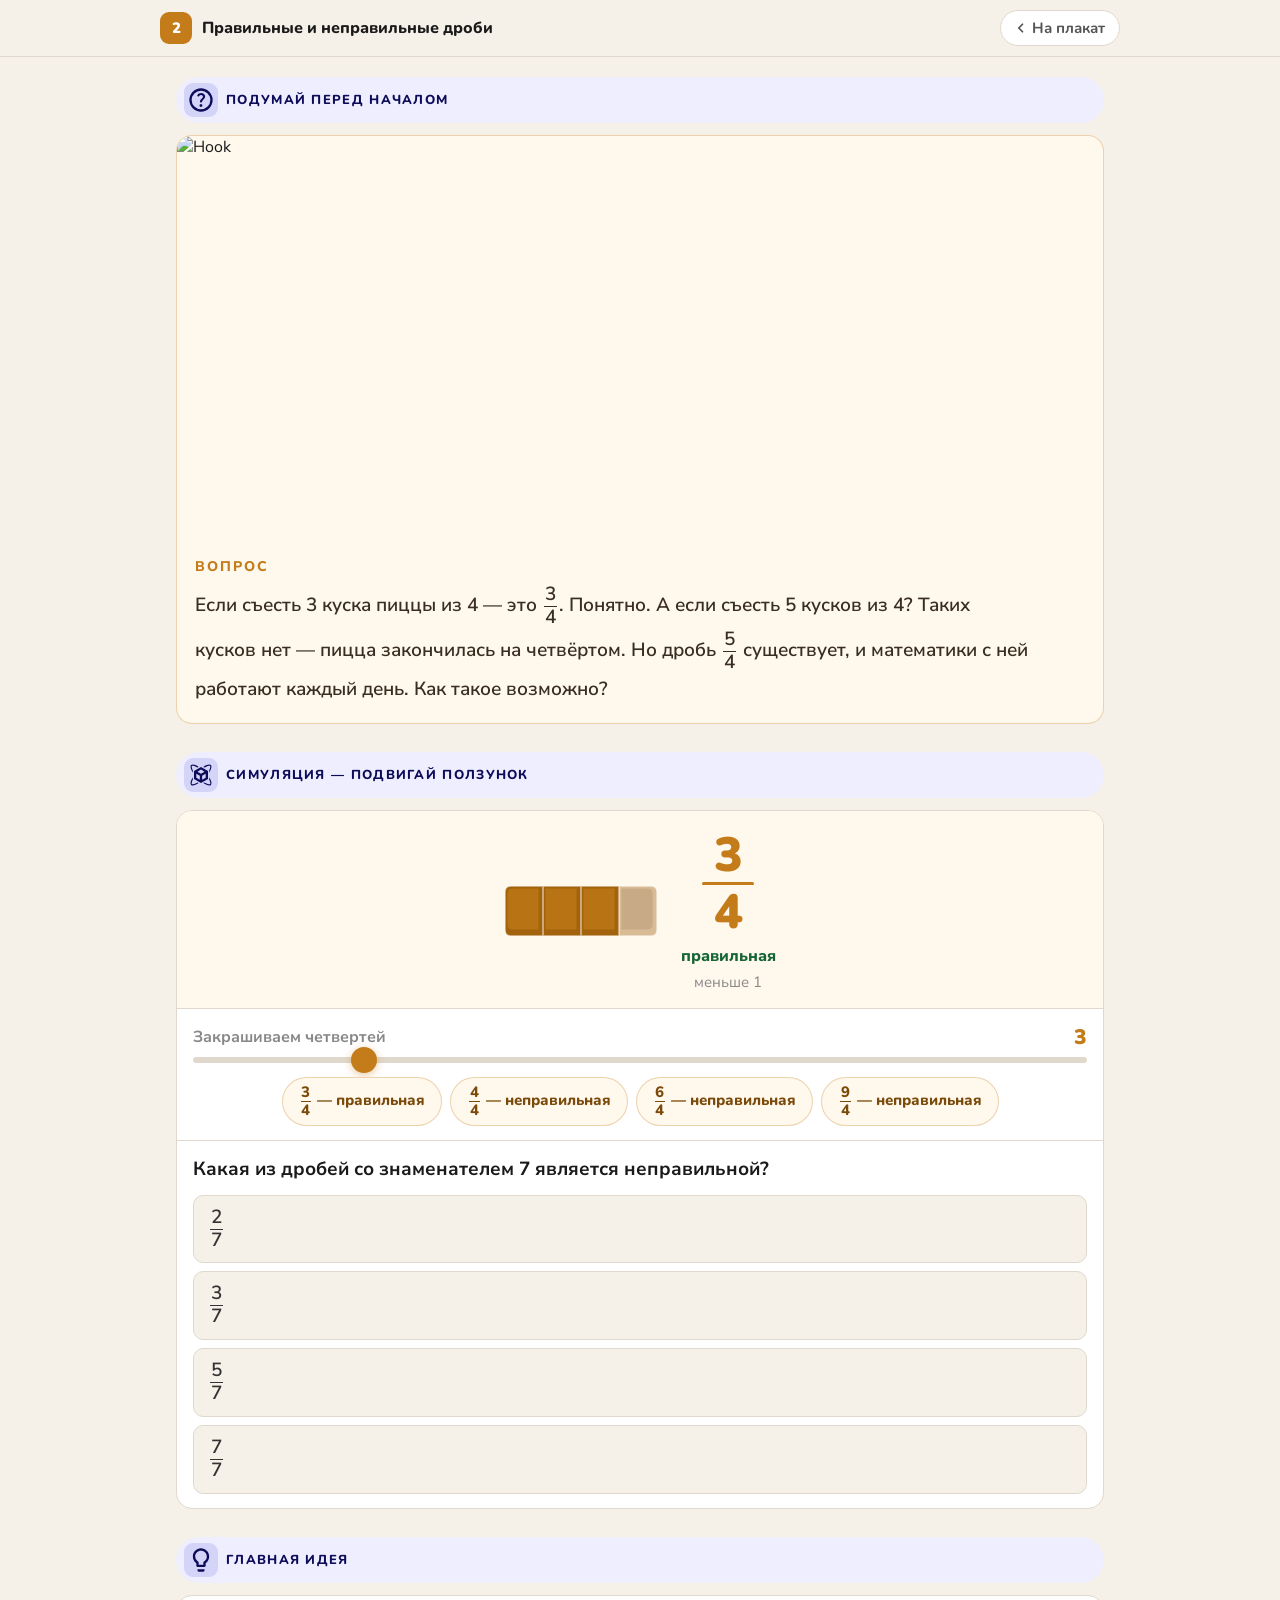
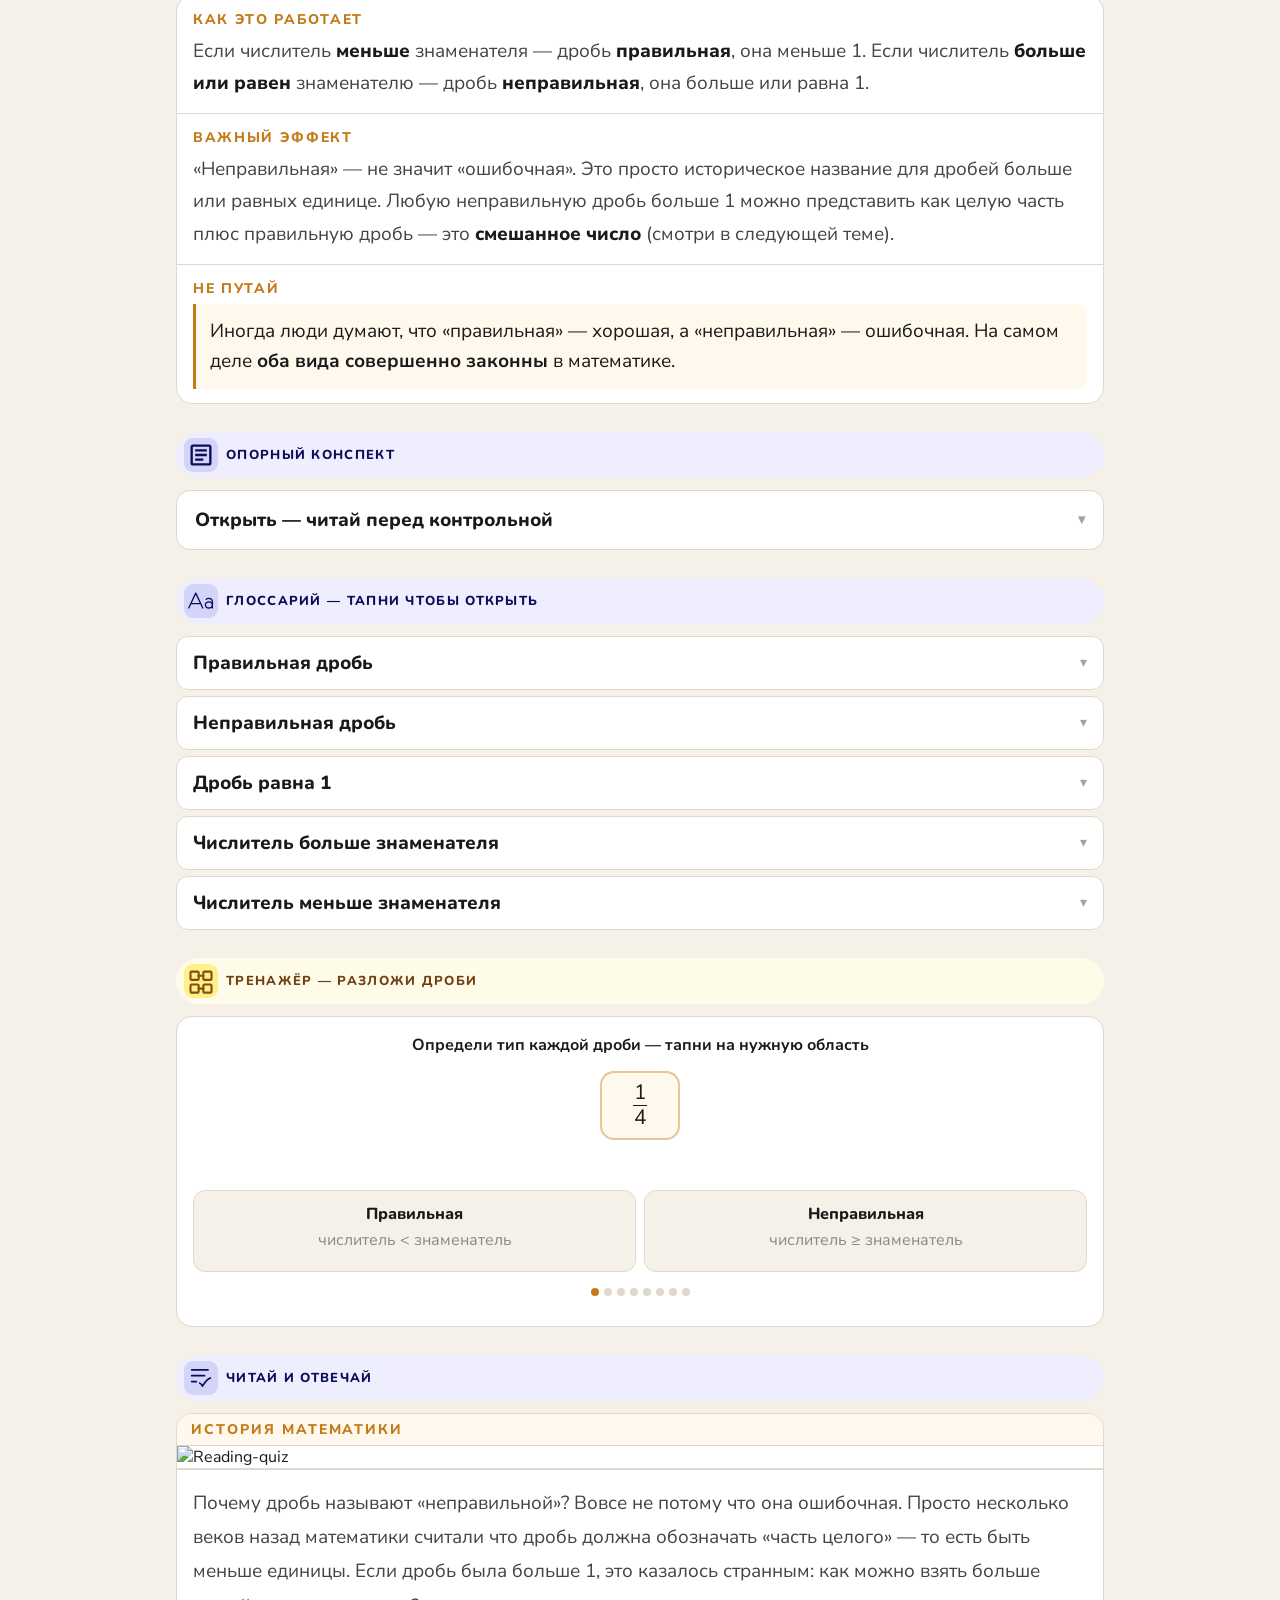
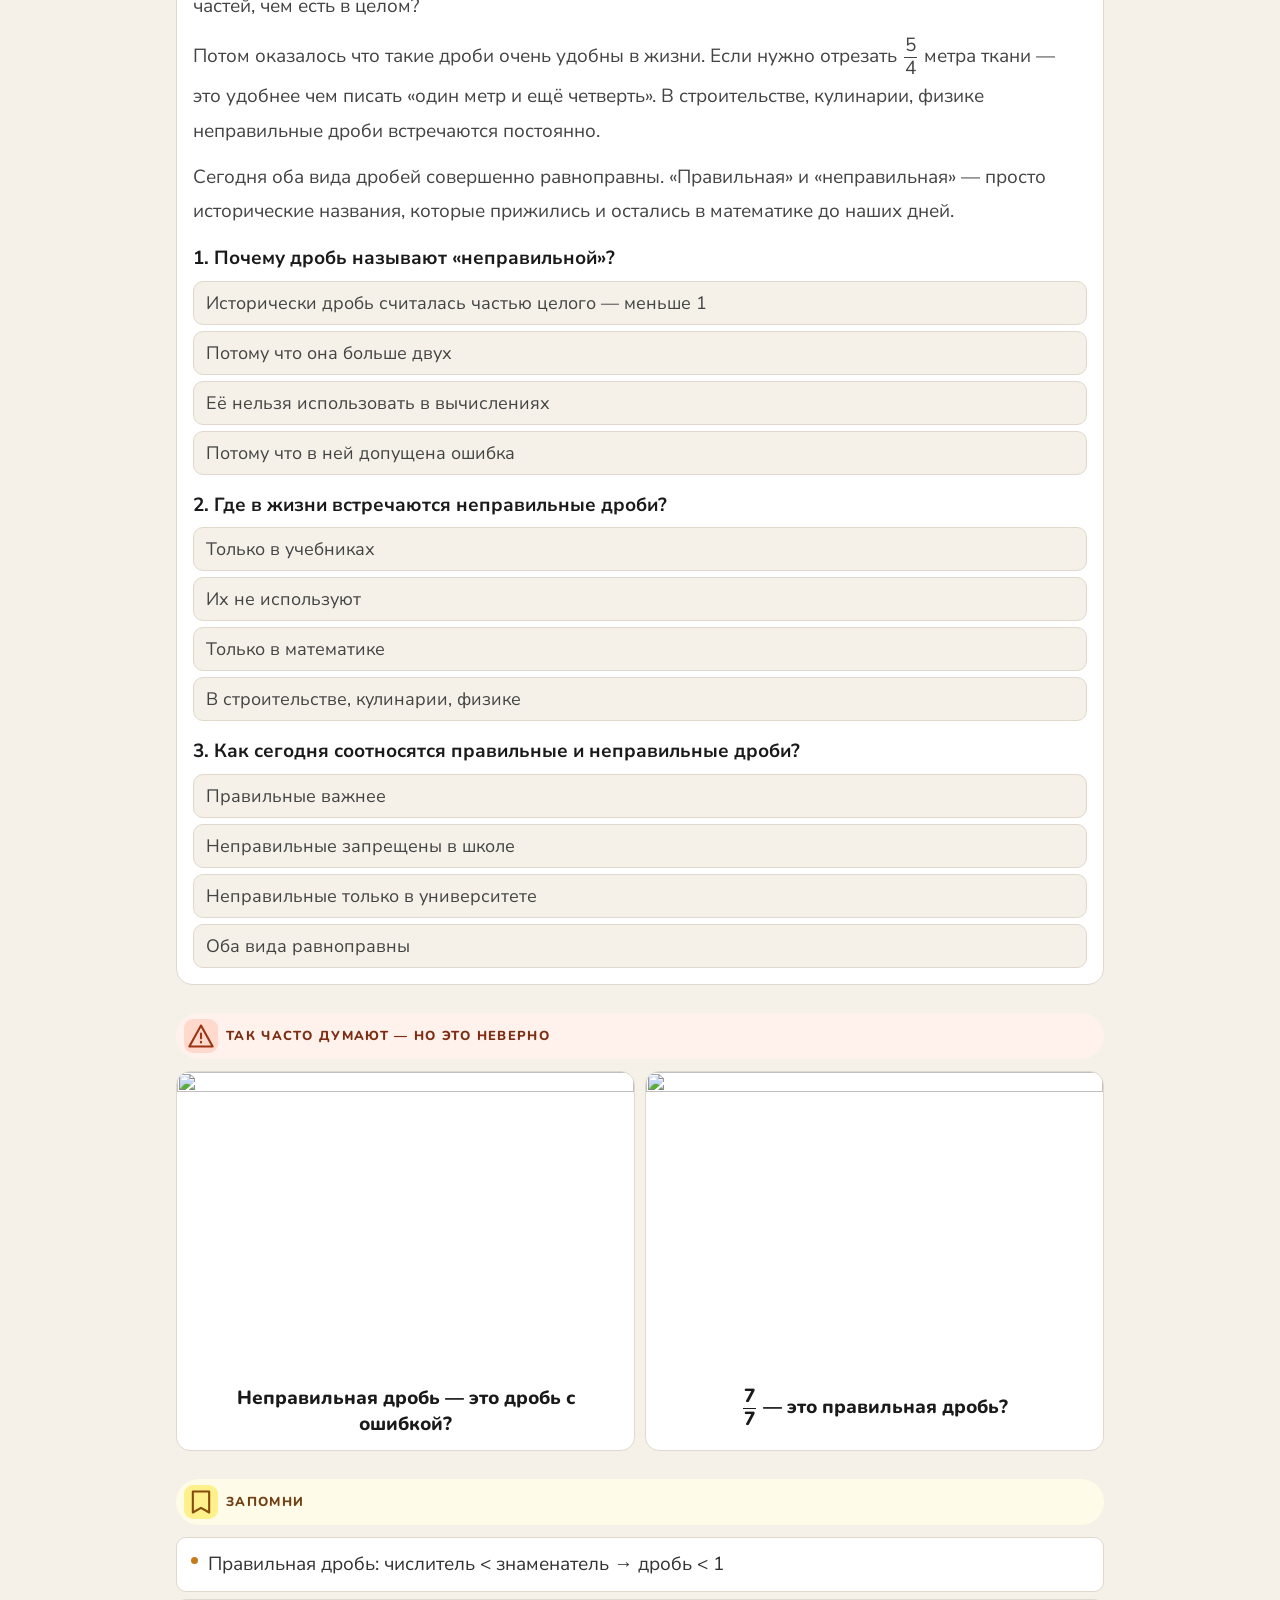
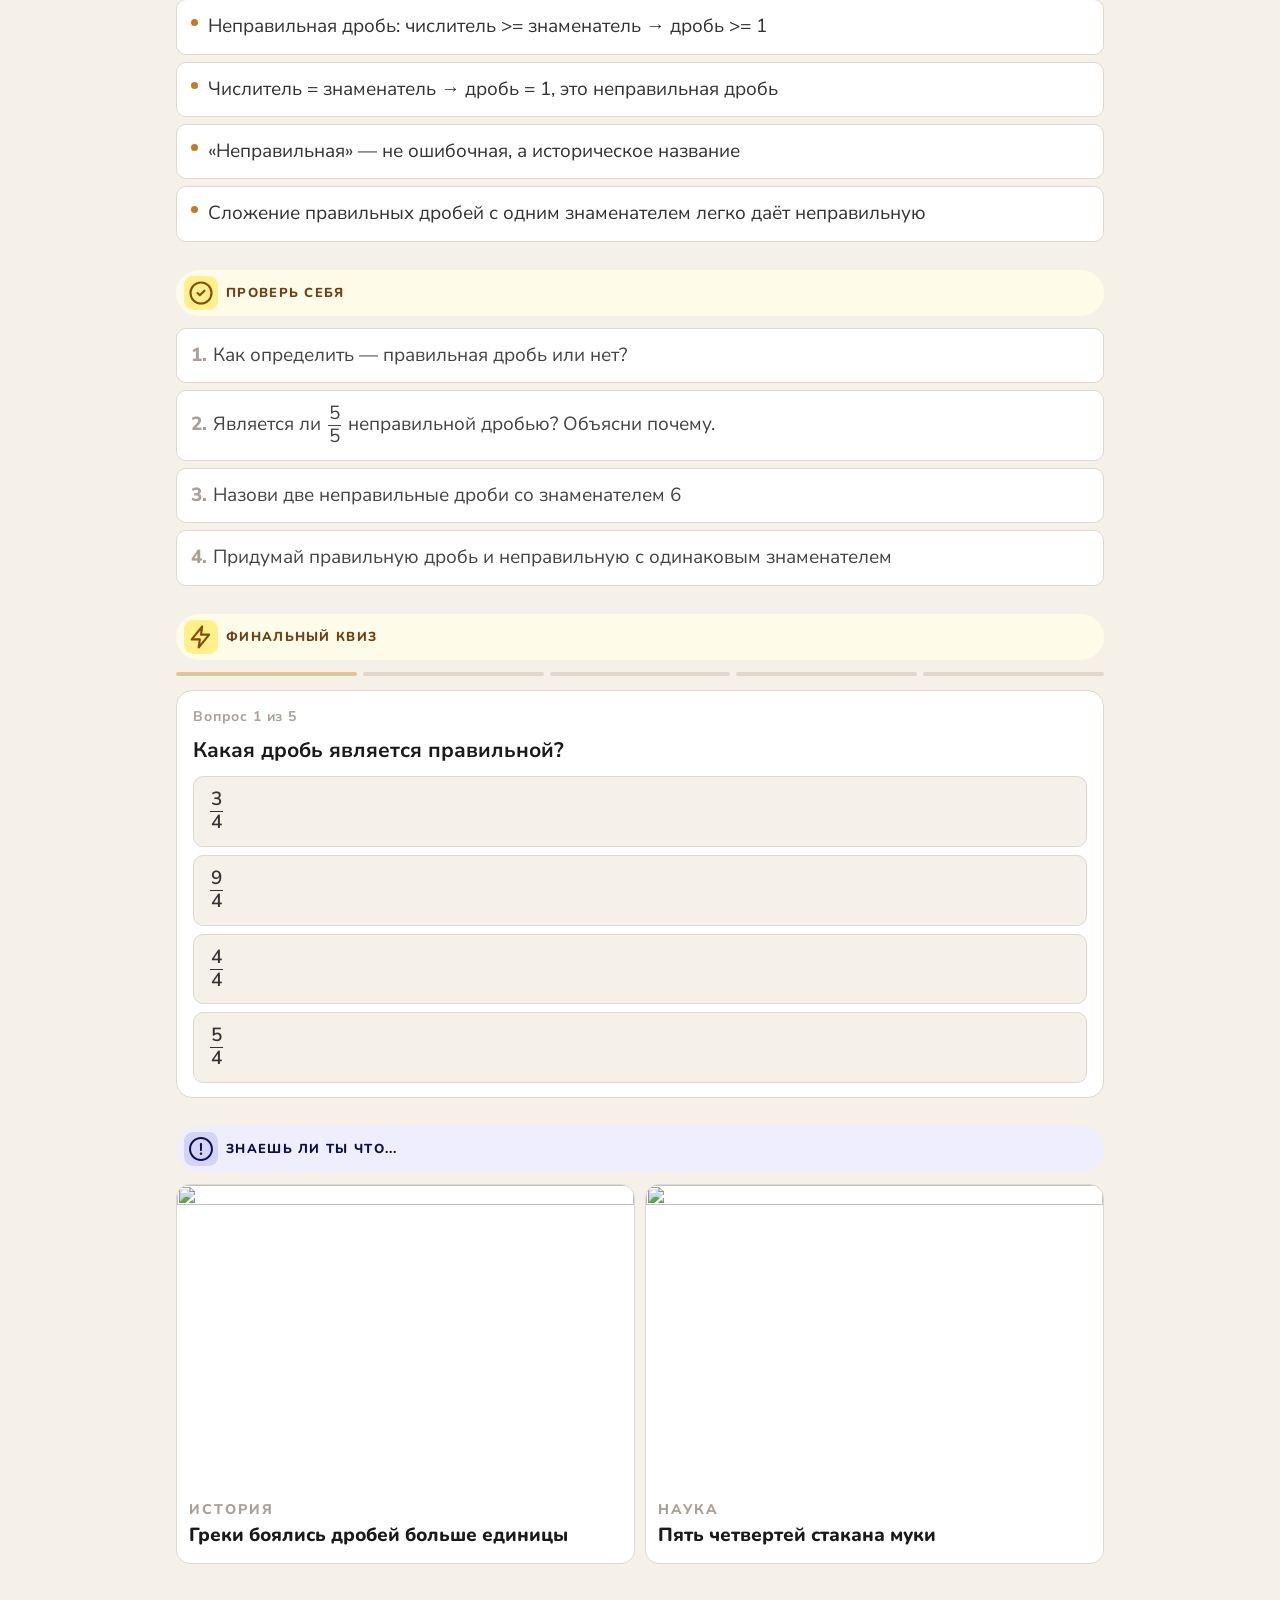
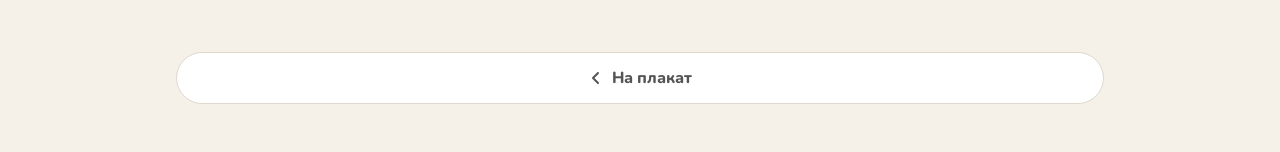
==== block5/node2.html @ dfeeb0be "update proj" ====
<!DOCTYPE html>
<html lang="ru">
<head>
  <meta charset="UTF-8">
  <meta name="viewport" content="width=device-width, initial-scale=1.0, maximum-scale=1.0">
  <title>Узел 2 · Правильные и неправильные дроби</title>
  <link rel="stylesheet" href="../shared.css">
  <style>
    /* Симуляция — плитки */
    .choc-wrap { display: flex; align-items: center; justify-content: center; gap: 24px; flex-wrap: wrap; }
    .tiles-row { display: flex; flex-direction: column; align-items: center; justify-content: center; padding: 4px 0; }
    @media (max-width: 599px) {
      .tile-svg { width: 30px !important; height: 38px !important; }
    }
    .frac-disp { display: flex; flex-direction: column; align-items: center; gap: 3px; min-width: 72px; }
    .frac-type { font-size: 15px; font-weight: 800; text-align: center; margin-top: 6px; min-height: 18px; }
    .frac-cmp  { font-size: 15px; color: #888; text-align: center; margin-top: 2px; }

    /* Sort-тренажёр */
    .sort-wrap { padding: 16px; }
    .sort-task { font-size: 16px; font-weight: 700; color: #1a1a1a; text-align: center; margin-bottom: 14px; line-height: 1.5; }
    .sort-card-wrap { display: flex; flex-direction: column; align-items: center; min-height: 90px; justify-content: center; margin-bottom: 16px; }
    .sort-card {
      display: inline-flex; flex-direction: column; align-items: center; justify-content: center;
      min-width: 80px; min-height: 64px; padding: 8px 20px;
      background: #FFF8ED; border: 2px solid rgba(196,124,26,0.4); border-radius: 14px;
      transition: background 0.2s, border-color 0.2s; cursor: default;
    }
    .sort-card .frac { font-size: 1.3em; }
    .sort-card.ok   { background: #ECFDF5; border-color: #22C55E; }
    .sort-card.err  { background: #FEF2F2; border-color: #F87171; }
    .sort-hint { margin-top: 10px; font-size: 16px; color: #991B1B; font-weight: 600; text-align: center; line-height: 1.5; min-height: 24px; }
    .sort-zones { display: grid; grid-template-columns: 1fr 1fr; gap: 8px; margin-bottom: 16px; }
    .sort-zone {
      background: #F5F0E8; border: 1.5px solid #E0D8CC; border-radius: 12px;
      padding: 12px 8px; text-align: center; cursor: pointer;
      transition: background 0.15s, transform 0.1s; -webkit-tap-highlight-color: transparent;
    }
    .sort-zone:active { transform: scale(0.96); background: #EDE6D8; }
    .sort-zone-label { font-family: var(--font-main); font-size: 16px; font-weight: 800; color: #1a1a1a; margin-bottom: 4px; }
    .sort-zone-sub { font-size: 16px; color: #888; line-height: 1.4; }
    .sort-zone-items { display: flex; flex-wrap: wrap; gap: 4px; justify-content: center; margin-top: 8px; min-height: 0; }
    .sort-prog { display: flex; gap: 5px; justify-content: center; margin-bottom: 14px; }
    .sort-dot { width: 8px; height: 8px; border-radius: 50%; background: #E0D8CC; transition: background 0.2s; }
    .sort-dot.ok  { background: #22C55E; }
    .sort-dot.err { background: #F87171; }
    .sort-dot.cur { background: #C47C1A; }
    .sort-finish { display: none; text-align: center; padding: 8px 0 4px; }
    .sort-finish-score { font-family: var(--font-main); font-size: 17px; font-weight: 800; color: #1a1a1a; margin-bottom: 10px; }
    .sort-again { background: #F5F0E8; border: 1.5px solid #E0D8CC; border-radius: 50px; padding: 8px 20px; font-family: var(--font-main); font-size: 16px; font-weight: 700; color: #888; cursor: pointer; }

    /* Масштабирование специфичного */
    @media (min-width: 600px) {
      .frac-type { font-size: clamp(14px, 1.7vw, 16px); }
      .frac-cmp  { font-size: clamp(13px, 1.6vw, 15px); }
    }
  </style>
</head>
<body>

<div class="topbar">
  <div class="topbar-inner">
    <div class="topbar-badge">2</div>
    <div class="topbar-title">Правильные и неправильные дроби</div>
    <a href="index.html" class="topbar-back">
      <svg width="12" height="12" viewBox="0 0 16 16" fill="none"><path d="M10 3L5 8L10 13" stroke="currentColor" stroke-width="2.2" stroke-linecap="round" stroke-linejoin="round"/></svg>
      На плакат
    </a>
  </div>
</div>

<div class="page">
<div class="col">

  <!-- 1. HOOK -->
  <div class="sec">
    <div class="sec-title"><div class="sec-pill sp-learn"><div class="sec-pill-icon"><svg width="28" height="28" viewBox="0 0 24 24" fill="#0D0C59"><path d="M11.95 18q.525 0 .888-.363t.362-.887t-.362-.888t-.888-.362t-.887.363t-.363.887t.363.888t.887.362m.05 4q-2.075 0-3.9-.788t-3.175-2.137T2.788 15.9T2 12t.788-3.9t2.137-3.175T8.1 2.788T12 2t3.9.788t3.175 2.137T21.213 8.1T22 12t-.788 3.9t-2.137 3.175t-3.175 2.138T12 22m0-2q3.35 0 5.675-2.325T20 12t-2.325-5.675T12 4T6.325 6.325T4 12t2.325 5.675T12 20m.1-12.3q.625 0 1.088.4t.462 1q0 .55-.337.975t-.763.8q-.575.5-1.012 1.1t-.438 1.35q0 .35.263.588t.612.237q.375 0 .638-.25t.337-.625q.1-.525.45-.937t.75-.788q.575-.55.988-1.2t.412-1.45q0-1.275-1.037-2.087T12.1 6q-.95 0-1.812.4T8.975 7.625q-.175.3-.112.638t.337.512q.35.2.725.125t.625-.425q.275-.375.688-.575t.862-.2"/></svg></div><span class="sec-pill-text">Подумай перед началом</span></div></div>
    <div class="hook-card">
      <img src="node2_img1.png" alt="Hook" style="width:100%;aspect-ratio:16/7;object-fit:cover;display:block;border-radius:12px 12px 0 0;">
      <div class="hook-text-wrap">
        <div class="hook-label">Вопрос</div>
        <div class="hook-text">Если съесть 3 куска пиццы из 4 — это <span class="frac"><span class="frac-n">3</span><span class="frac-bar"></span><span class="frac-d">4</span></span>. Понятно. А если съесть 5 кусков из 4? Таких кусков&nbsp;нет&nbsp;— пицца закончилась на четвёртом. Но дробь <span class="frac"><span class="frac-n">5</span><span class="frac-bar"></span><span class="frac-d">4</span></span> существует, и математики с ней работают каждый день. Как такое возможно?</div>
      </div>
    </div>
  </div>

  <!-- 2. СИМУЛЯЦИЯ -->
  <div class="sec">
    <div class="sec-title"><div class="sec-pill sp-learn"><div class="sec-pill-icon"><svg width="28" height="28" viewBox="0 0 512 512" fill="#0D0C59"><path fill-rule="evenodd" d="M421.935 90.066c2.286 2.287 5.356 7.973 4.013 21.398c-1.323 13.221-6.731 30.687-16.845 51.505a306 306 0 0 1-3.77 7.492v42.31c39.823-61.993 54.037-115.44 31.687-137.79c-22.529-22.528-76.652-7.907-139.277 32.646l20.879 12.054c10.535-6.46 20.717-12.073 30.411-16.783c20.817-10.114 38.283-15.522 51.504-16.845c13.425-1.343 19.112 1.727 21.398 4.013M405.333 341.54v-42.31c39.823 61.993 54.037 115.44 31.687 137.79c-22.536 22.536-76.689 7.897-139.341-32.687l20.877-12.053c10.559 6.477 20.763 12.104 30.477 16.823c20.817 10.114 38.283 15.522 51.505 16.845c13.424 1.343 19.111-1.727 21.397-4.013c2.287-2.287 5.357-7.973 4.013-21.398c-1.322-13.221-6.73-30.687-16.845-51.505a306 306 0 0 0-3.77-7.492m-211.888 50.74l20.876 12.053c-62.651 40.584-116.804 55.223-139.34 32.687c-22.35-22.35-8.136-75.795 31.686-137.788v42.31a309 309 0 0 0-3.769 7.49c-10.114 20.818-15.522 38.284-16.845 51.505c-1.343 13.425 1.727 19.111 4.013 21.398c2.287 2.286 7.973 5.356 21.398 4.013c13.221-1.323 30.687-6.731 51.505-16.845c9.713-4.719 19.917-10.346 30.476-16.823M74.981 74.981c-22.35 22.35-8.136 75.795 31.686 137.788v-42.311a308 308 0 0 1-3.769-7.489c-10.114-20.818-15.522-38.284-16.845-51.505c-1.343-13.425 1.727-19.111 4.013-21.398c2.287-2.286 7.973-5.356 21.398-4.013c13.221 1.323 30.687 6.73 51.505 16.845c9.693 4.709 19.874 10.322 30.41 16.782l20.878-12.054C151.633 67.074 97.51 52.453 74.981 74.981M256 108.16l128 73.901v147.801l-128 73.901l-128-73.901V182.06zm85.333 123.132v73.937l-64 36.95v-73.937zm-106.666 36.95v73.937l-64-36.95v-73.937zM256 231.291l-63.969-36.933L256 157.426l63.969 36.932z" clip-rule="evenodd"/></svg></div><span class="sec-pill-text">Симуляция — подвигай ползунок</span></div></div>
    <div class="card">
      <div class="sim-top">
        <div class="choc-wrap">
          <div id="tilesRow" class="tiles-row"></div>
          <div class="frac-disp">
            <div class="sim-n" id="fN">3</div>
            <div class="frac-l"></div>
            <div class="sim-d">4</div>
            <div class="frac-type" id="fType">правильная</div>
            <div class="frac-cmp" id="fCmp">меньше 1</div>
          </div>
        </div>
      </div>
      <div class="sliders">
        <div class="slider-row">
          <div class="slider-lbl">
            <span class="slider-lbl-t">Закрашиваем четвертей</span>
            <span class="slider-val" id="numV">3</span>
          </div>
          <input type="range" id="numS" min="1" max="12" value="3" step="1">
        </div>
      </div>
      <div class="presets">
        <button class="preset-btn" id="pBtn1" onclick="setNum(3)"></button>
        <button class="preset-btn" id="pBtn2" onclick="setNum(4)"></button>
        <button class="preset-btn" id="pBtn3" onclick="setNum(6)"></button>
        <button class="preset-btn" id="pBtn4" onclick="setNum(9)"></button>
      </div>
      <div class="check-wrap">
        <div class="check-q">Какая из дробей со знаменателем 7 является неправильной?</div>
        <div class="check-opts" id="checkOpts"></div>
        <div class="check-fb" id="checkFb"></div>
      </div>
    </div>
  </div>

  <!-- 3. ОБЪЯСНЕНИЕ -->
  <div class="sec">
    <div class="sec-title"><div class="sec-pill sp-learn"><div class="sec-pill-icon"><svg width="28" height="28" viewBox="0 0 24 24" fill="#0D0C59"><path d="M9 21c0 .55.45 1 1 1h4c.55 0 1-.45 1-1v-1H9zm3-19C8.14 2 5 5.14 5 9c0 2.38 1.19 4.47 3 5.74V17c0 .55.45 1 1 1h6c.55 0 1-.45 1-1v-2.26c1.81-1.27 3-3.36 3-5.74c0-3.86-3.14-7-7-7m2.85 11.1l-.85.6V16h-4v-2.3l-.85-.6A5 5 0 0 1 7 9c0-2.76 2.24-5 5-5s5 2.24 5 5c0 1.63-.8 3.16-2.15 4.1"/></svg></div><span class="sec-pill-text">Главная идея</span></div></div>
    <div class="card">
      <div class="expl-block">
        <div class="expl-lbl">Как это работает</div>
        <div class="expl-t">Если числитель <strong>меньше</strong> знаменателя — дробь <strong>правильная</strong>, она меньше 1. Если числитель <strong>больше или равен</strong> знаменателю — дробь <strong>неправильная</strong>, она больше или равна 1.</div>
      </div>
      <div class="expl-block">
        <div class="expl-lbl">Важный эффект</div>
        <div class="expl-t">«Неправильная» — не значит «ошибочная». Это просто историческое название для дробей больше или равных единице. Любую неправильную дробь больше 1 можно представить как целую часть плюс правильную дробь — это <strong>смешанное число</strong> (смотри в следующей теме).</div>
      </div>
      <div class="expl-block">
        <div class="expl-lbl">Не путай</div>
        <div class="expl-alert">Иногда люди думают, что «правильная» — хорошая, а «неправильная» — ошибочная. На самом деле <strong>оба вида совершенно законны</strong> в математике.</div>
      </div>
    </div>
  </div>

  <!-- 4. ОПОРНЫЙ КОНСПЕКТ -->
  <div class="sec">
    <div class="sec-title"><div class="sec-pill sp-learn"><div class="sec-pill-icon"><svg width="28" height="28" viewBox="0 0 24 24" fill="#0D0C59"><path d="M5 3c-1.11 0-2 .89-2 2v14c0 1.11.89 2 2 2h14c1.11 0 2-.89 2-2V5c0-1.11-.89-2-2-2zm0 2h14v14H5zm2 2v2h10V7zm0 4v2h10v-2zm0 4v2h7v-2z"/></svg></div><span class="sec-pill-text">Опорный конспект</span></div></div>
    <button class="cs-toggle" id="csToggle" onclick="toggleCS()">
      <span>Открыть — читай перед контрольной</span>
      <span class="cs-toggle-icon">&#9662;</span>
    </button>
    <div class="cs-body card" id="csBody">
      <div class="cs-block">
        <div class="cs-lbl">Что это</div>
        <div class="cs-text">Правильная дробь — числитель меньше знаменателя, дробь меньше 1. Неправильная — числитель больше или равен знаменателю, дробь больше или равна 1.</div>
      </div>
      <div class="cs-block">
        <div class="cs-lbl">Главные факты</div>
        <div class="cs-list">
          <div class="cs-item">Правильная дробь: числитель &lt; знаменатель → дробь &lt; 1. Пример: <span class="frac"><span class="frac-n">3</span><span class="frac-bar"></span><span class="frac-d">7</span></span></div>
          <div class="cs-item">Неправильная дробь: числитель &gt;= знаменатель → дробь &gt;= 1. Примеры: <span class="frac"><span class="frac-n">9</span><span class="frac-bar"></span><span class="frac-d">7</span></span>, <span class="frac"><span class="frac-n">7</span><span class="frac-bar"></span><span class="frac-d">7</span></span></div>
          <div class="cs-item">Числитель = знаменатель → дробь = 1, это тоже неправильная. Пример: <span class="frac"><span class="frac-n">7</span><span class="frac-bar"></span><span class="frac-d">7</span></span> = 1</div>
          <div class="cs-item">«Неправильная» — историческое название, не значит «ошибочная»</div>
          <div class="cs-item"><span class="frac"><span class="frac-n">3</span><span class="frac-bar"></span><span class="frac-d">5</span></span> + <span class="frac"><span class="frac-n">4</span><span class="frac-bar"></span><span class="frac-d">5</span></span> = <span class="frac"><span class="frac-n">7</span><span class="frac-bar"></span><span class="frac-d">5</span></span> — сложение правильных дробей легко даёт неправильную</div>
        </div>
      </div>
      <div class="cs-block">
        <div class="cs-lbl">Не путать</div>
        <div class="cs-confusion">
          <div class="cs-conf-row">
            <div class="cs-conf-wrong">«Неправильная» = ошибочная — неверно</div>
            <div class="cs-conf-right">«Неправильная» = больше или равна 1. Оба вида равноправны.</div>
          </div>
          <div class="cs-conf-row">
            <div class="cs-conf-wrong">«Неправильная» — только когда числитель строго больше знаменателя — неверно</div>
            <div class="cs-conf-right"><span class="frac"><span class="frac-n">7</span><span class="frac-bar"></span><span class="frac-d">7</span></span> тоже неправильная: числитель равен знаменателю, дробь = 1. Неправильная — когда числитель ≥ знаменатель.</div>
          </div>
        </div>
      </div>
      <div class="cs-block">
        <div class="cs-lbl">Приём для запоминания</div>
        <div class="cs-hint">Правильная — числитель не вышел за знаменатель (3 &lt; 7). Неправильная — числитель вышел наружу (9 &gt; 7).</div>
      </div>
    </div>
  </div>

  <!-- 5. ГЛОССАРИЙ -->
  <div class="sec">
    <div class="sec-title"><div class="sec-pill sp-learn"><div class="sec-pill-icon"><svg width="28" height="28" viewBox="0 0 256 256" fill="#0D0C59"><path d="M85.43 53.45a6 6 0 0 0-10.86 0l-64 136a6 6 0 1 0 10.86 5.11L38.63 158h82.74l17.2 36.55a6 6 0 1 0 10.86-5.11ZM44.28 146L80 70.09L115.72 146ZM200 98c-12.21 0-21.71 3.28-28.23 9.74a6 6 0 0 0 8.46 8.52c4.18-4.15 10.84-6.26 19.77-6.26c14.34 0 26 9.87 26 22v7.24a40.36 40.36 0 0 0-26-9.24c-20.95 0-38 15.25-38 34s17.05 34 38 34a40.36 40.36 0 0 0 26-9.24V192a6 6 0 0 0 12 0v-60c0-18.75-17-34-38-34m0 88c-14.34 0-26-9.87-26-22s11.66-22 26-22s26 9.87 26 22s-11.66 22-26 22"/></svg></div><span class="sec-pill-text">Глоссарий — тапни чтобы открыть</span></div></div>
    <div class="gloss-list" id="glossList"></div>
  </div>

  <!-- 6. ТРЕНАЖЁР -->
  <div class="sec">
    <div class="sec-title"><div class="sec-pill sp-train"><div class="sec-pill-icon"><svg width="28" height="28" viewBox="0 0 24 24" fill="none" stroke="#854D0E" stroke-width="1.8" stroke-linecap="round" stroke-linejoin="round"><rect x="3" y="4" width="7" height="7" rx="1"/><rect x="14" y="4" width="7" height="7" rx="1"/><rect x="3" y="15" width="7" height="7" rx="1"/><rect x="14" y="15" width="7" height="7" rx="1"/><path d="M10 7.5h4M10 18.5h4"/></svg></div><span class="sec-pill-text">Тренажёр — разложи дроби</span></div></div>
    <div class="card sort-wrap">
      <div class="sort-task">Определи тип каждой дроби — тапни на нужную область</div>
      <div class="sort-card-wrap">
        <div class="sort-card" id="sortCard"></div>
        <div class="sort-hint" id="sortHint"></div>
      </div>
      <div class="sort-zones">
        <div class="sort-zone" id="sz0" onclick="sortTap(0)">
          <div class="sort-zone-label">Правильная</div>
          <div class="sort-zone-sub">числитель &lt; знаменатель</div>
          <div class="sort-zone-items" id="sz0items"></div>
        </div>
        <div class="sort-zone" id="sz1" onclick="sortTap(1)">
          <div class="sort-zone-label">Неправильная</div>
          <div class="sort-zone-sub">числитель ≥ знаменатель</div>
          <div class="sort-zone-items" id="sz1items"></div>
        </div>
      </div>
      <div class="sort-prog" id="sortProg"></div>
      <div class="sort-finish" id="sortFinish">
        <div class="sort-finish-score" id="sortScore"></div>
        <button class="sort-again" onclick="initSort()">Ещё раз</button>
      </div>
    </div>
  </div>

  <!-- 7. ЧТЕНИЕ -->
  <div class="sec">
    <div class="sec-title"><div class="sec-pill sp-learn"><div class="sec-pill-icon"><svg width="28" height="28" viewBox="0 0 24 24" fill="none" stroke="#0D0C59" stroke-linecap="round" stroke-width="1.5"><path stroke-linejoin="round" d="M11 16.5s1.5.5 2.25 2.5c0 0 3.573-5.833 6.75-7"/><path d="M4 5h14M4 10h11M4 15h4"/></svg></div><span class="sec-pill-text">Читай и отвечай</span></div></div>
    <div class="card">
      <div class="read-tag">История математики</div>
      <img src="node2_img2.png" alt="Reading-quiz" style="width:100%;height:auto;display:block;border-radius:0;border-bottom:2px solid #E0D8CC;">
      <div class="read-text">
        <p>Почему дробь называют «неправильной»? Вовсе не потому что она ошибочная. Просто несколько веков назад математики считали что дробь должна обозначать «часть целого» — то есть быть меньше единицы. Если дробь была больше 1, это казалось странным: как можно взять больше частей, чем есть в целом?</p>
        <p>Потом оказалось что такие дроби очень удобны в жизни. Если нужно отрезать <span class="frac"><span class="frac-n">5</span><span class="frac-bar"></span><span class="frac-d">4</span></span> метра ткани — это удобнее чем писать «один метр и ещё четверть». В строительстве, кулинарии, физике неправильные дроби встречаются постоянно.</p>
        <p>Сегодня оба вида дробей совершенно равноправны. «Правильная» и «неправильная» — просто исторические названия, которые прижились и остались в математике до наших дней.</p>
      </div>
      <div class="read-qs" id="readQs"></div>
    </div>
  </div>

  <!-- 8. MISCONCEPTIONS -->
  <div class="sec">
    <div class="sec-title"><div class="sec-pill sp-err"><div class="sec-pill-icon"><svg width="28" height="28" viewBox="0 0 24 24" fill="none" stroke="#9A3412" stroke-width="1.8" stroke-linecap="round" stroke-linejoin="round"><path d="M12 3L2 21h20L12 3z"/><path d="M12 10v4M12 17v.5"/></svg></div><span class="sec-pill-text">Так часто думают — но это неверно</span></div></div>
    <div class="misc-grid" id="miscGrid"></div>
    <div class="misc-panel" id="miscPanel"></div>
  </div>

  <!-- 9. ЗАПОМНИ -->
  <div class="sec">
    <div class="sec-title"><div class="sec-pill sp-train"><div class="sec-pill-icon"><svg width="28" height="28" viewBox="0 0 24 24" fill="none" stroke="#854D0E" stroke-width="1.8" stroke-linecap="round" stroke-linejoin="round"><path d="M5 3v18l7-4 7 4V3H5z"/></svg></div><span class="sec-pill-text">Запомни</span></div></div>
    <div class="remember-list" id="rememberList"></div>
  </div>

  <!-- 10. ПРОВЕРЬ СЕБЯ -->
  <div class="sec">
    <div class="sec-title"><div class="sec-pill sp-train"><div class="sec-pill-icon"><svg width="28" height="28" viewBox="0 0 24 24" fill="none" stroke="#854D0E" stroke-width="1.8" stroke-linecap="round" stroke-linejoin="round"><circle cx="12" cy="12" r="9"/><path d="M9 12l2 2 4-4"/></svg></div><span class="sec-pill-text">Проверь себя</span></div></div>
    <div class="selfcheck-list" id="selfcheckList"></div>
  </div>

  <!-- 11. ФИНАЛЬНЫЙ КВИЗ -->
  <div class="sec">
    <div class="sec-title"><div class="sec-pill sp-train"><div class="sec-pill-icon"><svg width="28" height="28" viewBox="0 0 24 24" fill="none" stroke="#854D0E" stroke-width="1.8" stroke-linecap="round" stroke-linejoin="round"><path d="M13 3L4 14h7l-1 7 9-11h-7l1-7z"/></svg></div><span class="sec-pill-text">Финальный квиз</span></div></div>
    <div class="quiz-prog" id="qProg"></div>
    <div class="card" id="qCard"></div>
  </div>

  <!-- 12. DYK -->
  <div class="sec">
    <div class="sec-title"><div class="sec-pill sp-learn"><div class="sec-pill-icon"><svg width="28" height="28" viewBox="0 0 56 56" fill="#0D0C59"><path d="M28 51.906c13.055 0 23.906-10.828 23.906-23.906c0-13.055-10.875-23.906-23.93-23.906C14.899 4.094 4.095 14.945 4.095 28c0 13.078 10.828 23.906 23.906 23.906m0-3.984C16.937 47.922 8.1 39.062 8.1 28c0-11.04 8.813-19.922 19.876-19.922c11.039 0 19.921 8.883 19.945 19.922c.023 11.063-8.883 19.922-19.922 19.922m-.023-15.68c1.124 0 1.757-.633 1.78-1.851l.352-12.375c.024-1.196-.914-2.086-2.156-2.086c-1.266 0-2.156.867-2.133 2.062l.305 12.399c.023 1.195.68 1.851 1.852 1.851m0 7.617c1.335 0 2.53-1.078 2.53-2.437c0-1.383-1.171-2.438-2.53-2.438c-1.383 0-2.532 1.078-2.532 2.438c0 1.336 1.172 2.437 2.532 2.437"/></svg></div><span class="sec-pill-text">Знаешь ли ты что...</span></div></div>
    <div class="dyk-grid" id="dykGrid"></div>
    <div class="dyk-panel" id="dykPanel"></div>
  </div>

</div>
</div>

<div class="bottom-back">
  <a href="index.html" class="back-to-poster">
    <svg width="16" height="16" viewBox="0 0 16 16" fill="none"><path d="M10 3L5 8L10 13" stroke="currentColor" stroke-width="2" stroke-linecap="round" stroke-linejoin="round"/></svg>
    На плакат
  </a>
</div>

<div class="finish-ov" id="finOv">
  <div class="finish-card">
    <div class="finish-icon">&#10003;</div>
    <div class="finish-title">Тема пройдена!</div>
    <div class="finish-score">Квиз: <strong id="finScore">5 из 5</strong></div>
    <div class="finish-btns">
      <a href="index.html" class="finish-btn finish-btn-sec">На плакат</a>
      <button class="finish-btn finish-btn-pri" onclick="finStay()">Остаться в теме</button>
    </div>
  </div>
</div>

<script src="../shared.js"></script>
<script>

var GLOSSARY = [
  {term:'Правильная дробь',  def:'Дробь, у которой числитель меньше знаменателя. Такая дробь меньше 1. Пример: <em>' + fr(3,7) + '</em>, <em>' + fr(1,2) + '</em>, <em>' + fr(5,8) + '</em>.'},
  {term:'Неправильная дробь',def:'Дробь, у которой числитель больше знаменателя или равен ему. Такая дробь больше 1 или равна 1. Примеры: <em>' + fr(7,3) + '</em>, <em>' + fr(8,5) + '</em>, <em>' + fr(4,4) + '</em> (= 1).'},
  {term:'Дробь равна 1',    def:'Когда числитель равен знаменателю, дробь равна 1 — это неправильная дробь.<br>Например: <em>' + fr(4,4) + '</em> = 1, <em>' + fr(7,7) + '</em> = 1.'},
  {term:'Числитель больше знаменателя', def:'Признак неправильной дроби. Если числитель &gt; знаменатель — дробь &gt; 1. Пример: <em>' + fr(9,7) + '</em>.'},
  {term:'Числитель меньше знаменателя', def:'Признак правильной дроби. Если числитель &lt; знаменатель — дробь &lt; 1. Пример: <em>' + fr(3,7) + '</em>.'}
];

/* 0=правильная, 1=неправильная (включая равна 1) */
var SORT_QS = [
  { frac: fr(3,8),  cat: 0, hint: 'Числитель 3, знаменатель 8. Сравни их.' },
  { frac: fr(7,3),  cat: 1, hint: 'Числитель 7, знаменатель 3. Сравни их.' },
  { frac: fr(2,5),  cat: 0, hint: 'Числитель 2, знаменатель 5. Сравни их.' },
  { frac: fr(5,5),  cat: 1, hint: 'Числитель 5, знаменатель 5. Сравни их.' },
  { frac: fr(1,4),  cat: 0, hint: 'Числитель 1, знаменатель 4. Сравни их.' },
  { frac: fr(9,4),  cat: 1, hint: 'Числитель 9, знаменатель 4. Сравни их.' },
  { frac: fr(5,9),  cat: 0, hint: 'Числитель 5, знаменатель 9. Сравни их.' },
  { frac: fr(5,2),  cat: 1, hint: 'Числитель 5, знаменатель 2. Сравни их.' }
];

var READ_QS = [
  {q:'Почему дробь называют «неправильной»?',
   opts:['Потому что в ней допущена ошибка','Исторически дробь считалась частью целого — меньше 1','Её нельзя использовать в вычислениях','Потому что она больше двух'], c:1},
  {q:'Где в жизни встречаются неправильные дроби?',
   opts:['Только в математике','В строительстве, кулинарии, физике','Только в учебниках','Их не используют'], c:1},
  {q:'Как сегодня соотносятся правильные и неправильные дроби?',
   opts:['Правильные важнее','Неправильные запрещены в школе','Оба вида равноправны','Неправильные только в университете'], c:2}
];

var MISCONCEPTIONS = [
  {
    imgId: 'node2_img3',
    imgRatio: '3/2',
    hasImg: true,
    imgDesc: 'Школьник зачёркивает дробь 7/3 красным маркером с недовольным лицом. Рядом учитель спокойно пишет ту же дробь на доске.',
    label: 'Неправильная дробь — это дробь с ошибкой?',
    wrong: '"Неправильная дробь — это дробь с ошибкой, её нельзя писать"',
    whyWrong: 'Слово «неправильная» звучит как запрет. Ребёнок слышит оценку, а не математический термин.',
    correct: '«Неправильная» — это просто историческое название для дробей больше 1. Математически она абсолютно законна.' + fri(7,3) + 'или' + fri(9,4) + '— нормальные числа, с ними складывают, умножают, делят.',
    hint: 'Неправильная — не ошибочная, а просто больше единицы.'
  },
  {
    imgId: 'node2_img4',
    imgRatio: '3/2',
    hasImg: true,
    imgDesc: 'Весы: на одной чаше дробь 7/7, на другой — число 1. Чаши на одном уровне — равенство. Рядом дробь 9/7 — чаша перевешивает.',
    label: fri(7,7) + '— это правильная дробь?',
    wrong: '"' + fr(7,7) + ' = 1, значит это правильная дробь"',
    whyWrong: 'Ребёнок думает что правильная дробь — это «нормальная» дробь, а раз 7/7 = 1, то она «нормальная».',
    correct: fr(7,7) + ' — неправильная дробь: числитель равен знаменателю, значит дробь больше или равна 1. Правильная дробь — строго меньше 1, то есть числитель строго меньше знаменателя.',
    hint: 'Правильная — строго меньше 1. Всё остальное — неправильная.'
  }
];

var REMEMBER = [
  'Правильная дробь: числитель &lt; знаменатель → дробь &lt; 1',
  'Неправильная дробь: числитель &gt;= знаменатель → дробь &gt;= 1',
  'Числитель = знаменатель → дробь = 1, это неправильная дробь',
  '«Неправильная» — не ошибочная, а историческое название',
  'Сложение правильных дробей с одним знаменателем легко даёт неправильную'
];

var SELFCHECK = [
  'Как определить — правильная дробь или нет?',
  'Является ли' + fri(5,5) + 'неправильной дробью? Объясни почему.',
  'Назови две неправильные дроби со знаменателем 6',
  'Придумай правильную дробь и неправильную с одинаковым знаменателем'
];

var QUIZ_QS = [
  {q:'Какая дробь является правильной?',
   opts:[fr(9,4),fr(4,4),fr(3,4),fr(5,4)], c:2,
   explain:'У ' + fr(3,4) + ' числитель 3 меньше знаменателя 4 — дробь меньше 1, правильная. У остальных числитель ≥ знаменателя.'},
  {q:'Числитель равен 7, знаменатель равен 5. Какая это дробь?',
   opts:['Правильная','Равна нулю','Неправильная','Равна единице'], c:2,
   explain:'7 > 5, значит дробь больше 1 — неправильная.'},
  {q:'При каком значении числителя дробь ?/6 станет неправильной?',
   opts:['3','5','6','2'], c:2,
   explain:'Дробь неправильная когда числитель ≥ знаменателя. При числителе 6:' + fri(6,6) + '= 1 — это уже неправильная.'},
  {q:'Дробь ' + fr(2,9) + ' — это...',
   opts:['Больше 1','Равна 1','Меньше 1','Равна 2'], c:2,
   explain:'2 < 9, значит дробь правильная — меньше единицы.'},
  {q:'Какая из дробей является правильной?',
   opts:[fr(6,6), fr(7,4), fr(3,8), fr(9,2)], c:2,
   explain:fr(3,8) + ' — правильная: числитель 3 строго меньше знаменателя 8. Остальные неправильные: у ' + fr(6,6) + ' числитель = знаменатель, у ' + fr(7,4) + ' и ' + fr(9,2) + ' числитель больше.'}
];

var DYK = [
  {
    tag:'История',
    title:'Греки боялись дробей больше единицы',
    teaser:'Древние греки считали такие дроби математически подозрительными.',
    imgId:'node2_img5',
    hasImg: true,
    imgDesc:'Древнегреческий математик со свитком, рядом запись дроби больше 1 со знаком вопроса. На заднем плане — колонны Парфенона.',
    text:'<p>Древние греки почти не использовали неправильные дроби — они считали что дробь должна быть частью целого, то есть меньше 1. Поэтому в их математике было много ограничений.</p><p>Индийские математики первыми спокойно работали с дробями больше единицы — и это сильно упростило вычисления. Запрет на неправильные дроби задержал развитие греческой алгебры на несколько веков.</p>'
  },
  {
    tag:'Наука',
    title:'Пять четвертей стакана муки',
    teaser:'В кулинарных рецептах неправильные дроби встречаются каждый день.',
    imgId:'node2_img6',
    hasImg: true,
    imgDesc:'Кухонный стол: мерный стакан, пакет муки, раскрытая кулинарная книга. На странице видна запись дроби в рецепте.',
    text:'<p>В физике и технике неправильные дроби встречаются постоянно. КПД двигателя — дробь меньше 1, но промежуточные вычисления дают неправильные дроби.</p><p>В кулинарных рецептах: «возьмите' + fri(5,4) + 'стакана муки» — это удобнее чем говорить «один стакан и ещё четверть». Строители пишут «' + fr(7,4) + ' метра доски» и сразу понимают о чём речь.</p>'
  }
];

/* ── Симуляция ── */

function makeTileSVG(filled, isFirst, isLast, isBorder) {
  var bg    = filled ? '#a3630c' : '#D9BC96';
  var shine = filled ? '#cc841c' : '#B89A78';
  var w = 38; var h = 50; var r = 6;
  var path = '';
  if (isFirst && isLast) {
    path = 'M' + r + ',0 H' + (w-r) + ' Q' + w + ',0 ' + w + ',' + r + ' V' + (h-r) + ' Q' + w + ',' + h + ' ' + (w-r) + ',' + h + ' H' + r + ' Q0,' + h + ' 0,' + (h-r) + ' V' + r + ' Q0,0 ' + r + ',0 Z';
  } else if (isFirst) {
    path = 'M' + r + ',0 H' + w + ' V' + h + ' H' + r + ' Q0,' + h + ' 0,' + (h-r) + ' V' + r + ' Q0,0 ' + r + ',0 Z';
  } else if (isLast) {
    path = 'M0,0 H' + (w-r) + ' Q' + w + ',0 ' + w + ',' + r + ' V' + (h-r) + ' Q' + w + ',' + h + ' ' + (w-r) + ',' + h + ' H0 Z';
  } else {
    path = 'M0,0 H' + w + ' V' + h + ' H0 Z';
  }
  var borderLine = isBorder ? '<line x1="' + w + '" y1="0" x2="' + w + '" y2="' + h + '" stroke="#FFF" stroke-width="2.5" stroke-dasharray="4 3"/>' : '';
  return '<svg class="tile-svg" width="38" height="50" viewBox="0 0 38 50" xmlns="http://www.w3.org/2000/svg">'
    + '<path d="' + path + '" fill="' + bg + '" stroke="rgba(255,255,255,0.6)" stroke-width="1.5"/>'
    + '<path d="' + path + '" fill="' + shine + '" opacity="0.5" transform="scale(0.82) translate(3,3)"/>'
    + borderLine
    + '</svg>';
}

var DEN = 4;

function buildTiles(num) {
  var g = document.getElementById('tilesRow');
  g.innerHTML = '';
  var total  = Math.max(num, DEN);
  var groups = Math.ceil(total / DEN);

  /* Первая строка: группы 1 и 2, вторая строка: группа 3+ */
  var row1 = document.createElement('div');
  row1.style.cssText = 'display:flex;align-items:stretch;gap:8px;justify-content:center;';
  var row2 = document.createElement('div');
  row2.style.cssText = 'display:flex;align-items:stretch;justify-content:center;margin-top:8px;';

  for (var gIdx = 0; gIdx < groups; gIdx++) {
    var grp = document.createElement('div');
    grp.style.cssText = 'display:inline-flex;flex-shrink:0;';
    for (var ti = 0; ti < DEN; ti++) {
      var i = gIdx * DEN + ti;
      var cl = document.createElement('div');
      cl.style.cssText = 'display:inline-flex;flex-shrink:0;';
      var filled  = (i < num);
      var isFirst = (ti === 0);
      var isLast  = (ti === DEN - 1);
      var isBorder = isLast && (gIdx < groups - 1) && (num > DEN);
      cl.innerHTML = makeTileSVG(filled, isFirst, isLast, isBorder);
      grp.appendChild(cl);
    }
    if (gIdx < 2) {
      row1.appendChild(grp);
    } else {
      row2.appendChild(grp);
    }
  }

  g.appendChild(row1);
  if (groups > 2) { g.appendChild(row2); }

  document.getElementById('fN').textContent = num;
  var typeEl = document.getElementById('fType');
  var cmpEl  = document.getElementById('fCmp');
  if (num < DEN) {
    typeEl.textContent = 'правильная';
    typeEl.style.color = '#166534';
    cmpEl.textContent  = 'меньше 1';
  } else if (num === DEN) {
    typeEl.textContent = 'неправильная';
    typeEl.style.color = '#C47C1A';
    cmpEl.textContent  = 'равна 1';
  } else {
    typeEl.textContent = 'неправильная';
    typeEl.style.color = '#C47C1A';
    cmpEl.textContent  = 'больше 1';
  }
}

function updateSim() {
  var num = +document.getElementById('numS').value;
  document.getElementById('numV').textContent = num;
  buildTiles(num);
}

function setNum(n) {
  document.getElementById('numS').value = n;
  updateSim();
}

document.getElementById('numS').addEventListener('input', updateSim);
updateSim();

/* ── Чек-вопрос ── */

var CHECK_OPTS = [
  { text: fr(3,7),  correct: false },
  { text: fr(5,7),  correct: false },
  { text: fr(7,7),  correct: true  },
  { text: fr(2,7),  correct: false }
];

function initCheck() {
  document.getElementById('pBtn1').innerHTML = fr(3,4) + ' — правильная';
  document.getElementById('pBtn2').innerHTML = fr(4,4) + ' — неправильная';
  document.getElementById('pBtn3').innerHTML = fr(6,4) + ' — неправильная';
  document.getElementById('pBtn4').innerHTML = fr(9,4) + ' — неправильная';

  var wrap  = document.getElementById('checkOpts');
  var items = shuffleArr(CHECK_OPTS);
  var html  = '';
  for (var i = 0; i < items.length; i++) {
    html += '<button class="check-opt" data-correct="' + items[i].correct + '" onclick="chk(this)">' + items[i].text + '</button>';
  }
  wrap.innerHTML = html;
}

function chk(btn) {
  checkAnswered = true;
  var correct = btn.getAttribute('data-correct') === 'true';
  var fb      = document.getElementById('checkFb');
  var wrap    = document.getElementById('checkOpts');
  var opts    = wrap.querySelectorAll('.check-opt');
  var i;
  if (correct) {
    for (i = 0; i < opts.length; i++) { opts[i].classList.add('dis'); }
    btn.classList.remove('dis');
    btn.classList.add('correct');
    fb.className   = 'check-fb ok';
    fb.textContent = 'Верно! Числитель равен знаменателю: 7 = 7, значит дробь неправильная и равна 1.';
  } else {
    btn.classList.add('wrong');
    fb.className   = 'check-fb err';
    fb.textContent = 'Неправильная дробь — та у которой числитель больше знаменателя или равен ему. Какая из дробей равна целому числу 1?';
    setTimeout(function() {
      btn.classList.remove('wrong');
      fb.className   = 'check-fb';
      fb.textContent = '';
    }, TIMING.wrongHint);
  }
}

/* ── Sort-тренажёр ── */

var sortItems = [];
var sortIdx   = 0;
var sortOk    = 0;
var sortAnswered = false;

function initSort() {
  sortItems    = shuffleArr(SORT_QS.slice());
  sortIdx      = 0;
  sortOk       = 0;
  sortAnswered = false;
  document.getElementById('sortFinish').style.display = 'none';
  document.getElementById('sz0items').innerHTML = '';
  document.getElementById('sz1items').innerHTML = '';
  renderSortProg();
  renderSortCard();
}

function renderSortCard() {
  var q    = sortItems[sortIdx];
  var card = document.getElementById('sortCard');
  card.innerHTML  = q.frac;
  card.className  = 'sort-card';
  card.style.display = '';
  document.getElementById('sortHint').textContent = '';
  sortAnswered = false;
}

function renderSortProg() {
  var w = document.getElementById('sortProg');
  w.innerHTML = '';
  for (var i = 0; i < sortItems.length; i++) {
    var d = document.createElement('div');
    if (i < sortIdx)        { d.className = 'sort-dot ' + (sortItems[i]._ok ? 'ok' : 'err'); }
    else if (i === sortIdx) { d.className = 'sort-dot cur'; }
    else                    { d.className = 'sort-dot'; }
    w.appendChild(d);
  }
}

function sortTap(cat) {
  if (sortAnswered) return;
  var q    = sortItems[sortIdx];
  var card = document.getElementById('sortCard');
  var hint = document.getElementById('sortHint');

  var correct = (cat === q.cat);

  if (correct) {
    sortAnswered = true;
    sortItems[sortIdx]._ok = true;
    sortOk++;
    card.classList.add('ok');
    hint.textContent = '';

    var chip = document.createElement('span');
    chip.innerHTML = q.frac;
    chip.style.cssText = 'display:inline-flex;align-items:center;justify-content:center;background:#ECFDF5;border:1.5px solid #22C55E;border-radius:8px;padding:4px 8px;';
    document.getElementById('sz' + cat + 'items').appendChild(chip);

    setTimeout(function() {
      card.style.display = 'none';
      card.innerHTML = '';
      card.className = 'sort-card';
      sortIdx++;
      renderSortProg();
      if (sortIdx < sortItems.length) {
        renderSortCard();
      } else {
        showSortFinish();
      }
    }, TIMING.quizNext);
  } else {
    card.classList.add('err');
    hint.innerHTML = q.hint;
    setTimeout(function() {
      card.classList.remove('err');
    }, TIMING.matchShake);
  }
}

function showSortFinish() {
  document.getElementById('sortCard').style.display = 'none';
  document.getElementById('sortHint').textContent = '';
  document.getElementById('sortFinish').style.display = 'block';
  var txt = sortOk === sortItems.length
    ? 'Отлично! Все ' + sortItems.length + ' дробей верно!'
    : 'Верных с первого раза: ' + sortOk + ' из ' + sortItems.length;
  document.getElementById('sortScore').textContent = txt;
}

/* ── Reading quiz ── */

function initRead() {
  var wrap = document.getElementById('readQs');
  for (var qi = 0; qi < READ_QS.length; qi++) {
    (function(q, idx) {
      var items = shuffleArr(q.opts.map(function(text, i) {
        return { text: text, correct: i === q.c };
      }));
      var opts = '';
      for (var i = 0; i < items.length; i++) {
        opts += '<button class="read-opt" data-correct="' + items[i].correct + '" onclick="rdAns(this,' + idx + ')">' + items[i].text + '</button>';
      }
      var el = document.createElement('div');
      el.innerHTML = '<div class="read-q-t">' + (idx + 1) + '. ' + q.q + '</div>'
        + '<div class="read-opts">' + opts + '</div>';
      wrap.appendChild(el);
    })(READ_QS[qi], qi);
  }
}

function rdAns(btn, qi) {
  var ok   = btn.getAttribute('data-correct') === 'true';
  var opts = btn.closest('.read-opts').querySelectorAll('.read-opt');
  var i;
  for (i = 0; i < opts.length; i++) { opts[i].style.pointerEvents = 'none'; }
  btn.classList.add(ok ? 'correct' : 'wrong');
  if (!ok) {
    for (i = 0; i < opts.length; i++) {
      if (opts[i].getAttribute('data-correct') === 'true') { opts[i].classList.add('correct'); }
    }
  }
}

/* ── Misconceptions ── */


/* ── Квиз ── */

var qAns = false;

/* ── DYK ── */

var checkAnswered = false;

/* ── Инициализация ── */

initCheck();
initGlossary();
initSort();
initRead();
initMisc();
initRemember();
initSelfcheck();
initQuiz();
initDYK();

</script>
</body>
</html>
---- shared.css ----
/* ============================================================
   МАТЕМАТИКА 5 КЛАСС · Общие стили узлов
   ============================================================ */

@import url('https://fonts.googleapis.com/css2?family=Nunito:wght@400;600;700;800;900&family=Nunito+Sans:wght@400;600;700&display=swap');

:root {
  --c-bg:        #F5F0E8;
  --c-surface:   #FFFFFF;
  --c-border:    #E0D8CC;
  --c-text:      #1a1a1a;
  --c-text-2:    #666666;
  --c-text-3:    #999999;

  --c-node1:    #C47C1A;
  --c-node1-bg: #FFF8ED;

  --c-done:      #22C55E;
  --c-done-bg:   #DCFCE7;

  --radius-sm:   8px;
  --radius-md:   14px;
  --radius-lg:   20px;

  --shadow-sm:   0 2px 8px rgba(0,0,0,0.08);
  --shadow-md:   0 4px 20px rgba(0,0,0,0.12);

  --max-width:   960px;
  --font-main:   'Nunito', sans-serif;
  --font-body:   'Nunito Sans', sans-serif;
}

* { box-sizing: border-box; margin: 0; padding: 0; }

html, body {
  background: var(--c-bg);
  font-family: var(--font-body);
  color: var(--c-text);
  -webkit-font-smoothing: antialiased;
  -webkit-text-size-adjust: 100%;
}

/* ── Страница узла ─────────────────────────────────────── */

body { min-height: 100vh; }

.col {
  width: 100%; max-width: var(--max-width); margin: 0 auto;
  padding-left: 16px; padding-right: 16px;
}
@media (min-width: 600px) {
  .col { max-width: none; width: min(100vw - 32px, 640px); }
}
@media (min-width: 1024px) {
  .col { width: 960px; }
}

.page { padding: 20px 0 60px; }
.sec  { margin-bottom: 28px; }

/* ── Топбар ────────────────────────────────────────────── */

.topbar {
  position: sticky; top: 0; z-index: 100;
  background: rgba(245,240,232,0.97);
  border-bottom: 1.5px solid #E0D8CC;
  padding: 10px 16px;
}
.topbar-inner {
  width: 100%; max-width: var(--max-width); margin: 0 auto;
  display: flex; align-items: center; gap: 10px;
}
@media (min-width: 600px) {
  .topbar-inner { max-width: none; width: min(100vw - 32px, 640px); }
}
@media (min-width: 1024px) {
  .topbar-inner { width: 960px; }
}

.topbar-badge {
  width: 32px; height: 32px; border-radius: 9px;
  background: #C47C1A; color: #fff;
  font-family: var(--font-main); font-size: 15px; font-weight: 900;
  display: flex; align-items: center; justify-content: center; flex-shrink: 0;
}
.topbar-title {
  font-family: var(--font-main); font-size: 16px; font-weight: 800;
  color: #1a1a1a; flex: 1;
  white-space: nowrap; overflow: hidden; text-overflow: ellipsis;
}
.topbar-back {
  display: inline-flex; align-items: center; gap: 5px;
  background: #fff; border: 1.5px solid #E0D8CC;
  border-radius: 50px; padding: 7px 14px;
  font-family: var(--font-main); font-size: 15px; font-weight: 700;
  color: #555; text-decoration: none;
  transition: background 0.15s; -webkit-tap-highlight-color: transparent;
}

/* ── Секции (пилюли) ───────────────────────────────────── */

.sec-title {
  display: flex; align-items: center; gap: 7px;
  margin-bottom: 12px;
}
.sec-pill {
  display: flex; align-items: center; gap: 8px;
  padding: 6px 14px 6px 8px; border-radius: 50px; width: 100%;
}
.sec-pill-icon {
  width: 34px; height: 34px; border-radius: 9px;
  display: flex; align-items: center; justify-content: center;
  flex-shrink: 0;
}
.sec-pill-text {
  font-family: var(--font-main); font-size: 15px; font-weight: 800;
  letter-spacing: 0.1em; text-transform: uppercase;
}
.sp-learn { background: #EEEEFF; }
.sp-learn .sec-pill-icon { background: #D4D4F8; }
.sp-learn .sec-pill-text { color: #0D0C59; }
.sp-train { background: #FEFCE8; }
.sp-train .sec-pill-icon { background: #FEF08A; }
.sp-train .sec-pill-text { color: #713F12; }
.sp-err { background: #FFF1EC; }
.sp-err .sec-pill-icon { background: #FFD9CC; }
.sp-err .sec-pill-text { color: #7C2D12; }

/* ── Карточка ──────────────────────────────────────────── */

.card {
  background: #fff;
  border: 1.5px solid #E0D8CC;
  border-radius: 16px; overflow: hidden;
}

/* ── Hook ──────────────────────────────────────────────── */

.hook-card {
  background: #FFF8ED; border: 1.5px solid rgba(196,124,26,0.3);
  border-radius: 16px; overflow: hidden;
}
.hook-text-wrap { padding: 16px 18px 18px; }
.hook-label { font-size: 12px; font-weight: 800; letter-spacing: 0.14em; text-transform: uppercase; color: #C47C1A; margin-bottom: 8px; }
.hook-text  { font-size: 16px; line-height: 1.65; color: #3A2E22; font-weight: 600; }

/* ── Симуляция (общее) ─────────────────────────────────── */

.sim-top { background: #FFF8ED; padding: 20px 16px 16px; border-bottom: 1.5px solid #E0D8CC; }
.sliders { padding: 14px 16px; display: flex; flex-direction: column; gap: 14px; }
.slider-row { display: flex; flex-direction: column; gap: 6px; }
.slider-lbl { display: flex; justify-content: space-between; align-items: center; }
.slider-lbl-t { font-size: 15px; font-weight: 700; color: #888; }
.slider-val   { font-family: var(--font-main); font-size: 17px; font-weight: 900; color: #C47C1A; min-width: 24px; text-align: right; }

input[type=range] { -webkit-appearance: none; width: 100%; height: 6px; border-radius: 3px; background: #E0D8CC; outline: none; cursor: pointer; }
input[type=range]::-webkit-slider-thumb { -webkit-appearance: none; width: 26px; height: 26px; border-radius: 50%; background: #C47C1A; box-shadow: 0 2px 8px rgba(196,124,26,0.4); cursor: pointer; }

.presets { padding: 0 16px 14px; display: flex; gap: 8px; flex-wrap: wrap; justify-content: center; }
.preset-btn {
  background: #FFF8ED; border: 1.5px solid rgba(196,124,26,0.3);
  border-radius: 50px; padding: 6px 16px;
  font-family: var(--font-main); font-size: 15px; font-weight: 800; color: #7A4A0A;
  cursor: pointer; transition: transform 0.12s, background 0.15s; -webkit-tap-highlight-color: transparent;
}
.preset-btn:active { transform: scale(0.92); background: #F5E8CC; }

.frac-l { width: 52px; height: 3px; background: #C47C1A; border-radius: 2px; }

.sim-n { font-family: var(--font-main); font-size: 44px; font-weight: 900; color: #C47C1A; line-height: 1; }
.sim-d { font-family: var(--font-main); font-size: 44px; font-weight: 900; color: #C47C1A; line-height: 1; }

/* ── Чек-вопрос ────────────────────────────────────────── */

.check-wrap { padding: 14px 16px; border-top: 1.5px solid #E0D8CC; }
.check-q { font-size: 16px; font-weight: 700; color: #1a1a1a; margin-bottom: 10px; line-height: 1.55; }
.check-opts { display: flex; flex-direction: column; gap: 8px; }
.check-opt {
  background: #F5F0E8; border: 1.5px solid #E0D8CC;
  border-radius: 10px; padding: 11px 14px;
  font-family: var(--font-body); font-size: 16px; font-weight: 600; color: #333;
  cursor: pointer; transition: border-color 0.15s, background 0.15s, transform 0.12s;
  -webkit-tap-highlight-color: transparent; text-align: left;
}
.check-opt.correct { background: #ECFDF5; border-color: #22C55E; color: #166534; pointer-events: none; }
.check-opt.wrong   { background: #FEF2F2; border-color: #F87171; color: #991B1B; }
.check-opt.dis     { pointer-events: none; opacity: 0.4; }
.check-fb { margin-top: 10px; padding: 10px 14px; border-radius: 10px; font-size: 15px; line-height: 1.5; font-weight: 600; display: none; }
.check-fb.ok  { background: #ECFDF5; color: #166534; display: block; }
.check-fb.err { background: #FEF2F2; color: #991B1B; display: block; }

/* ── Объяснение ────────────────────────────────────────── */

.expl-block { padding: 14px 16px; border-bottom: 1.5px solid #E0D8CC; }
.expl-block:last-child { border-bottom: none; }
.expl-lbl { font-size: 12px; font-weight: 800; letter-spacing: 0.12em; text-transform: uppercase; color: #C47C1A; margin-bottom: 6px; }
.expl-t { font-size: 16px; line-height: 1.7; color: #444; }
.expl-t strong { font-weight: 800; color: #1a1a1a; }
.expl-alert { background: #FFF8ED; border-left: 3px solid #C47C1A; border-radius: 0 10px 10px 0; padding: 12px 14px; font-size: 16px; line-height: 1.6; color: #1a1a1a; }

/* ── Опорный конспект ──────────────────────────────────── */

.cs-toggle {
  width: 100%; background: #fff; border: 1.5px solid #E0D8CC;
  border-radius: 14px; padding: 16px 18px;
  display: flex; align-items: center; justify-content: space-between;
  cursor: pointer; -webkit-tap-highlight-color: transparent;
  font-family: var(--font-main); font-size: 16px; font-weight: 800;
  color: #1a1a1a; transition: background 0.15s;
}
.cs-toggle-icon { font-size: 14px; color: #AAA098; transition: transform 0.25s; flex-shrink: 0; }
.cs-toggle.open .cs-toggle-icon { transform: rotate(180deg); }
.cs-body { display: none; margin-top: 8px; }
.cs-body.open { display: block; }
.cs-block { padding: 14px 16px; border-bottom: 1.5px solid #E0D8CC; }
.cs-block:last-child { border-bottom: none; }
.cs-lbl { font-size: 12px; font-weight: 800; letter-spacing: 0.14em; text-transform: uppercase; color: #AAA098; margin-bottom: 8px; }
.cs-text { font-size: 16px; line-height: 1.65; color: #333; }
.cs-text strong { color: #C47C1A; font-weight: 800; }
.cs-list { display: flex; flex-direction: column; gap: 7px; }
.cs-item { font-size: 16px; color: #444; line-height: 1.8; padding-left: 18px; position: relative; }
.cs-item::before { content: '·'; position: absolute; left: 0; top: 0; color: #C47C1A; font-weight: 900; font-size: 28px; line-height: 1.35; }
.cs-confusion { display: flex; flex-direction: column; gap: 8px; }
.cs-conf-row { background: #F5F0E8; border-radius: 10px; padding: 10px 12px; }
.cs-conf-wrong { font-size: 16px; color: #B91C1C; font-weight: 700; margin-bottom: 6px; }
.cs-conf-right { font-size: 16px; color: #333; line-height: 1.5; }
.cs-hint { background: #FFF8ED; border: 1.5px solid rgba(196,124,26,0.25); border-radius: 10px; padding: 12px 14px; font-size: 16px; color: #92400E; font-weight: 700; font-style: italic; }

/* ── Глоссарий ─────────────────────────────────────────── */

.gloss-list { display: flex; flex-direction: column; gap: 6px; }
.gloss-item { background: #fff; border: 1.5px solid #E0D8CC; border-radius: 12px; overflow: hidden; cursor: pointer; -webkit-tap-highlight-color: transparent; }
.gloss-head { padding: 13px 16px; display: flex; align-items: center; justify-content: space-between; gap: 8px; }
.gloss-term { font-family: var(--font-main); font-size: 16px; font-weight: 800; color: #1a1a1a; }
.gloss-arrow { font-size: 14px; color: #AAA098; transition: transform 0.2s; flex-shrink: 0; }
.gloss-item.open .gloss-arrow { transform: rotate(180deg); }
.gloss-body { display: none; padding: 12px 16px 14px; font-size: 16px; line-height: 1.65; color: #555; border-top: 1.5px solid #E0D8CC; }
.gloss-item.open .gloss-body { display: block; }
.gloss-body em { font-style: normal; font-weight: 700; color: #C47C1A; }

/* ── Match (тренажёр) ──────────────────────────────────── */

.match-cols { display: grid; grid-template-columns: 1fr 1fr; gap: 8px; align-items: stretch; margin-bottom: 10px; }
.match-col  { display: flex; flex-direction: column; gap: 6px; }
.match-item {
  background: #F5F0E8; border: 1.5px solid #E0D8CC;
  border-radius: 10px; padding: 10px 12px;
  font-size: 15px; font-weight: 600; color: #333;
  cursor: pointer; transition: border-color 0.15s, background 0.15s, transform 0.12s;
  -webkit-tap-highlight-color: transparent; min-height: 44px;
  display: flex; align-items: center; justify-content: center;
  text-align: center; line-height: 1.4; flex-grow: 1;
}
.match-item.sel  { border-color: #C47C1A; background: #FFF8ED; }
.match-item.done { border-color: #22C55E; background: #ECFDF5; color: #166534; pointer-events: none; }
.match-item.bad  { border-color: #F87171; background: #FEF2F2; animation: shake 0.35s; }
.match-item.dis  { opacity: 0.32; pointer-events: none; }
@keyframes shake { 0%,100%{transform:translateX(0)} 25%{transform:translateX(-5px)} 75%{transform:translateX(5px)} }
.match-score { text-align: center; font-size: 15px; font-weight: 700; color: #AAA098; }
.match-score span { color: #16A34A; }
.match-reset { display: none; margin: 8px auto 0; background: #F5F0E8; border: 1.5px solid #E0D8CC; border-radius: 50px; padding: 8px 20px; font-family: var(--font-main); font-size: 15px; font-weight: 700; color: #888; cursor: pointer; }

/* ── Reading quiz ──────────────────────────────────────── */

.read-tag  { background: #FFF8ED; padding: 6px 14px; font-size: 14px; font-weight: 800; letter-spacing: 0.14em; text-transform: uppercase; color: #C47C1A; border-bottom: 1.5px solid #E0D8CC; }
.read-text { padding: 16px; font-size: 16px; line-height: 1.8; color: #444; }
.read-text p { margin-bottom: 12px; }
.read-text p:last-child { margin-bottom: 0; }
.read-qs { padding: 0 16px 16px; display: flex; flex-direction: column; gap: 16px; }
.read-q-t { font-size: 16px; font-weight: 700; color: #1a1a1a; margin-bottom: 8px; line-height: 1.5; }
.read-opts { display: flex; flex-direction: column; gap: 6px; }
.read-opt { background: #F5F0E8; border: 1.5px solid #E0D8CC; border-radius: 10px; padding: 9px 12px; font-family: var(--font-body); font-size: 15px; color: #444; cursor: pointer; transition: border-color 0.15s, background 0.15s; -webkit-tap-highlight-color: transparent; text-align: left; }
.read-opt.correct { background: #ECFDF5; border-color: #22C55E; color: #166534; pointer-events: none; }
.read-opt.wrong   { background: #FEF2F2; border-color: #F87171; color: #991B1B; pointer-events: none; }
.read-opt.dis     { pointer-events: none; opacity: 0.4; }

/* ── Misconceptions ────────────────────────────────────── */

.misc-grid { display: grid; grid-template-columns: 1fr 1fr; gap: 10px; margin-bottom: 10px; }
.misc-card {
  background: #fff; border: 1.5px solid #E0D8CC;
  border-radius: 14px; overflow: hidden;
  cursor: pointer; -webkit-tap-highlight-color: transparent;
  transition: border-color 0.2s, box-shadow 0.2s;
}
.misc-card.active { border-color: #C47C1A; box-shadow: 0 2px 14px rgba(196,124,26,0.18); }
.misc-card-label {
  padding: 10px 12px 12px;
  font-family: var(--font-main); font-size: 16px; font-weight: 800;
  color: #1a1a1a; line-height: 1.35; text-align: center;
}
.misc-panel { display: none; background: #fff; border: 1.5px solid #E0D8CC; border-radius: 14px; overflow: hidden; }
.misc-panel.open { display: block; }
.misc-panel-head { background: #FEF2F2; padding: 14px 16px; border-bottom: 1.5px solid #FECACA; display: flex; align-items: flex-start; gap: 10px; }
.misc-panel-head-icon { flex-shrink: 0; margin-top: 2px; }
.misc-body  { padding: 14px 16px; }
.misc-wrong { font-size: 16px; font-weight: 800; color: #991B1B; line-height: 1.45; }
.misc-why   { font-size: 15px; color: #888; font-style: italic; margin-bottom: 10px; line-height: 1.55; }
.misc-correct { font-size: 16px; color: #333; line-height: 1.65; margin-bottom: 12px; }
.misc-hint  { background: #ECFDF5; border-radius: 8px; padding: 10px 14px; font-size: 16px; color: #166534; font-weight: 700; }

/* ── Запомни ───────────────────────────────────────────── */

.remember-list { display: flex; flex-direction: column; gap: 7px; }
.remember-item { display: flex; align-items: flex-start; gap: 10px; padding: 12px 14px; background: #fff; border: 1.5px solid #E0D8CC; border-radius: 10px; }
.remember-dot  { width: 7px; height: 7px; border-radius: 50%; background: #C47C1A; flex-shrink: 0; margin-top: 7px; }
.remember-text { font-size: 16px; color: #333; line-height: 1.55; }
.remember-text strong { color: #1a1a1a; font-weight: 800; }

/* ── Проверь себя ──────────────────────────────────────── */

.selfcheck-list { display: flex; flex-direction: column; gap: 7px; }
.selfcheck-item { padding: 12px 14px; background: #fff; border: 1.5px solid #E0D8CC; border-radius: 10px; font-size: 16px; color: #444; line-height: 1.55; }
.selfcheck-num  { font-weight: 800; color: #AAA098; margin-right: 6px; }

/* ── Финальный квиз ────────────────────────────────────── */

.quiz-prog { display: flex; gap: 6px; margin-bottom: 14px; }
.quiz-dot  { flex: 1; height: 4px; border-radius: 2px; background: #E0D8CC; transition: background 0.3s; }
.quiz-dot.done    { background: #C47C1A; }
.quiz-dot.current { background: rgba(196,124,26,0.38); }
.quiz-dot.correct { background: #22C55E; }
.quiz-dot.wrong   { background: #F87171; }
.quiz-qw  { padding: 16px 16px 10px; }
.quiz-cnt { font-size: 12px; font-weight: 700; color: #AAA098; margin-bottom: 8px; letter-spacing: 0.06em; }
.quiz-qt  { font-size: 17px; font-weight: 700; color: #1a1a1a; line-height: 1.55; }
.quiz-opts { padding: 0 16px 14px; display: flex; flex-direction: column; gap: 8px; }
.quiz-opt { background: #F5F0E8; border: 1.5px solid #E0D8CC; border-radius: 10px; padding: 12px 14px; font-family: var(--font-body); font-size: 16px; font-weight: 600; color: #333; cursor: pointer; transition: border-color 0.15s, background 0.15s, transform 0.12s; -webkit-tap-highlight-color: transparent; text-align: left; display: flex; align-items: center; gap: 6px; }
.quiz-opt.correct { background: #ECFDF5; border-color: #22C55E; color: #166534; pointer-events: none; }
.quiz-opt.wrong   { background: #FEF2F2; border-color: #F87171; color: #991B1B; pointer-events: none; }
.quiz-opt.dis     { pointer-events: none; opacity: 0.32; }
.quiz-explain { margin: 0 16px 0; padding: 10px 12px; border-radius: 10px; font-size: 15px; line-height: 1.55; display: none; }
.quiz-explain.show { display: block; }
.quiz-explain.ok  { background: #ECFDF5; color: #166534; }
.quiz-explain.err { background: #FEF2F2; color: #991B1B; }
.quiz-next { display: none; margin: 10px 16px 14px; width: calc(100% - 32px); padding: 12px; background: #fff; border: 1.5px solid #E0D8CC; border-radius: 10px; font-family: var(--font-main); font-size: 15px; font-weight: 800; color: #555; cursor: pointer; transition: background 0.15s, transform 0.12s; -webkit-tap-highlight-color: transparent; }

/* ── DYK ───────────────────────────────────────────────── */

.dyk-grid  { display: grid; grid-template-columns: 1fr 1fr; gap: 10px; margin-bottom: 10px; }
.dyk-card  { background: #fff; border: 1.5px solid #E0D8CC; border-radius: 14px; overflow: hidden; cursor: pointer; -webkit-tap-highlight-color: transparent; transition: border-color 0.2s, box-shadow 0.2s; }
.dyk-card.active { border-color: #C47C1A; box-shadow: 0 2px 14px rgba(196,124,26,0.18); }
.dyk-card-body { padding: 10px 12px 12px; }
.dyk-tag   { font-size: 14px; font-weight: 800; letter-spacing: 0.14em; text-transform: uppercase; color: #AAA098; margin-bottom: 4px; }
.dyk-title { font-family: var(--font-main); font-size: 16px; font-weight: 800; color: #1a1a1a; line-height: 1.3; margin-bottom: 4px; }
.dyk-teaser { font-size: 15px; color: #888; font-style: italic; line-height: 1.45; }
.dyk-panel { display: none; background: #fff; border: 1.5px solid #C47C1A; border-radius: 14px; overflow: hidden; margin-bottom: 10px; }
.dyk-panel.open { display: block; }
.dyk-panel-head { background: #FFF8ED; padding: 14px 16px; border-bottom: 1.5px solid rgba(196,124,26,0.2); }
.dyk-panel-tag   { font-size: 14px; font-weight: 800; letter-spacing: 0.14em; text-transform: uppercase; color: #C47C1A; margin-bottom: 4px; }
.dyk-panel-title { font-family: var(--font-main); font-size: 16px; font-weight: 800; color: #1a1a1a; line-height: 1.35; }
.dyk-panel-body  { padding: 14px 16px; font-size: 16px; line-height: 1.75; color: #444; }
.dyk-panel-body p { margin-bottom: 10px; }
.dyk-panel-body p:last-child { margin-bottom: 0; }
.dyk-panel-teaser { font-size: 15px; color: #888; font-style: italic; line-height: 1.5; margin-bottom: 14px; }
.dyk-panel-img { width: 100%; aspect-ratio: 3/2; background: #EDE6D8; border: 2px dashed #C4B89A; display: flex; flex-direction: column; align-items: center; justify-content: center; gap: 6px; margin-bottom: 0; }

/* ── Заглушки иллюстраций ──────────────────────────────── */

.img-placeholder {
  width: 100%; background: #EDE6D8; border: 2px dashed #C4B89A;
  display: flex; flex-direction: column; align-items: center; justify-content: center;
  gap: 8px; color: #8C7A60; font-family: var(--font-main);
  text-align: center; padding: 20px 16px; box-sizing: border-box;
}
.img-placeholder-icon { font-size: 28px; opacity: 0.5; }
.img-placeholder-id   { font-size: 11px; font-weight: 800; letter-spacing: 0.14em; text-transform: uppercase; color: #AAA098; }
.img-placeholder-desc { font-size: 15px; font-weight: 600; line-height: 1.55; max-width: 340px; }
.img-ph-16-7 { aspect-ratio: 16/7; }
.img-ph-1-1  { aspect-ratio: 1/1; }
.img-ph-3-2  { aspect-ratio: 3/2; }
.img-ph-16-6 { aspect-ratio: 16/6; }

/* ── Кнопка «На плакат» внизу ──────────────────────────── */

.bottom-back {
  padding: 0 16px 48px;
  width: 100%; max-width: var(--max-width); margin: 0 auto;
}
@media (min-width: 600px) {
  .bottom-back { max-width: none; width: min(100vw - 32px, 640px); }
}
@media (min-width: 1024px) {
  .bottom-back { width: 960px; }
}
.back-to-poster {
  display: flex; align-items: center; justify-content: center; gap: 8px;
  background: #fff; border: 1.5px solid #E0D8CC;
  border-radius: 50px; padding: 14px 24px;
  font-family: var(--font-main); font-size: 16px; font-weight: 800;
  color: #555; text-decoration: none;
  transition: background 0.15s, transform 0.12s; -webkit-tap-highlight-color: transparent;
}

/* ── Экран завершения ──────────────────────────────────── */

.finish-ov {
  position: fixed; inset: 0; background: rgba(245,240,232,0.97);
  display: flex; align-items: center; justify-content: center;
  z-index: 200; opacity: 0; pointer-events: none; transition: opacity 0.4s;
}
.finish-ov.show { opacity: 1; pointer-events: all; }
.finish-card {
  background: #fff; border: 1.5px solid #E0D8CC;
  border-radius: 24px; padding: 36px 28px; text-align: center; max-width: 320px; width: 90%;
  transform: scale(0.75); transition: transform 0.45s cubic-bezier(0.34,1.56,0.64,1);
}
.finish-ov.show .finish-card { transform: scale(1); }
.finish-icon  { font-size: 48px; margin-bottom: 16px; }
.finish-title { font-family: var(--font-main); font-size: 24px; font-weight: 900; color: #1a1a1a; margin-bottom: 8px; }
.finish-score { font-size: 16px; color: #888; margin-bottom: 20px; }
.finish-score strong { color: #16A34A; font-weight: 800; }
.finish-btns  { display: flex; flex-direction: column; gap: 8px; }
.finish-btn   { display: block; width: 100%; padding: 12px 16px; border-radius: 12px; font-family: var(--font-main); font-size: 15px; font-weight: 800; text-align: center; cursor: pointer; text-decoration: none; transition: transform 0.12s, background 0.15s; -webkit-tap-highlight-color: transparent; border: none; }
.finish-btn-pri { background: #C47C1A; color: #fff; }
.finish-btn-sec { background: #F5F0E8; color: #888; border: 1.5px solid #E0D8CC; }

/* ── Инлайн-дробь ──────────────────────────────────────── */

.frac {
  display: inline-grid;
  grid-template-rows: 1fr auto 1fr;
  align-items: center;
  text-align: center;
  vertical-align: middle;
  margin: 0 2px;
  line-height: 1;
}
.frac-n, .frac-d { font-size: 1em; line-height: 1.15; }
.frac-bar { border-top: 1.5px solid currentColor; width: 100%; min-width: 0.7em; }

/* ── Масштабирование шрифтов (планшет/десктоп) ─────────── */
@media (min-width: 600px) {
  .hook-label     { font-size: clamp(12px, 1.5vw, 14px); }
  .sec-pill-text  { font-size: clamp(11px, 1.8vw, 13px); }
  .hook-text      { font-size: clamp(16px, 2vw, 19px); }
  .sim-n, .sim-d  { font-size: clamp(44px, 5vw, 48px); }
  .slider-lbl-t   { font-size: clamp(14px, 1.7vw, 16px); }
  .slider-val     { font-size: clamp(17px, 2.1vw, 21px); }
  .check-q        { font-size: clamp(16px, 2vw, 19px); }
  .check-opt      { font-size: clamp(16px, 2vw, 19px); }
  .expl-lbl       { font-size: clamp(12px, 1.5vw, 14px); }
  .expl-t         { font-size: clamp(16px, 2vw, 19px); }
  .expl-alert     { font-size: clamp(16px, 2vw, 19px); }
  .cs-toggle      { font-size: clamp(16px, 2vw, 19px); }
  .cs-lbl         { font-size: clamp(12px, 1.5vw, 14px); }
  .cs-text        { font-size: clamp(16px, 2vw, 19px); }
  .cs-item        { font-size: clamp(16px, 2vw, 19px); }
  .cs-conf-wrong  { font-size: clamp(16px, 2vw, 19px); }
  .cs-conf-right  { font-size: clamp(16px, 2vw, 19px); }
  .cs-hint        { font-size: clamp(16px, 2vw, 19px); }
  .gloss-term     { font-size: 19px; }
  .gloss-body     { font-size: clamp(16px, 1.9vw, 18px); }
  .match-item     { font-size: clamp(15px, 1.9vw, 18px); }
  .read-text      { font-size: clamp(16px, 2vw, 19px); }
  .read-q-t       { font-size: clamp(16px, 2vw, 19px); }
  .read-opt       { font-size: clamp(15px, 1.9vw, 18px); }
  .misc-wrong     { font-size: clamp(16px, 2vw, 19px); }
  .misc-why       { font-size: clamp(15px, 1.7vw, 16px); }
  .misc-correct   { font-size: clamp(16px, 2vw, 19px); }
  .misc-hint      { font-size: 19px; }
  .misc-card-label { font-size: 19px; }
  .remember-text  { font-size: clamp(16px, 2vw, 19px); }
  .selfcheck-item { font-size: clamp(16px, 2vw, 19px); }
  .quiz-cnt       { font-size: clamp(12px, 1.5vw, 14px); }
  .quiz-qt        { font-size: clamp(17px, 2.1vw, 21px); }
  .quiz-opt       { font-size: clamp(16px, 2vw, 19px); }
  .quiz-explain   { font-size: clamp(15px, 1.9vw, 18px); }
  .dyk-tag        { font-size: 14px; }
  .dyk-title      { font-size: 19px; }
  .dyk-panel-title { font-size: 19px; }
  .dyk-panel-body { font-size: clamp(16px, 2vw, 19px); }
}
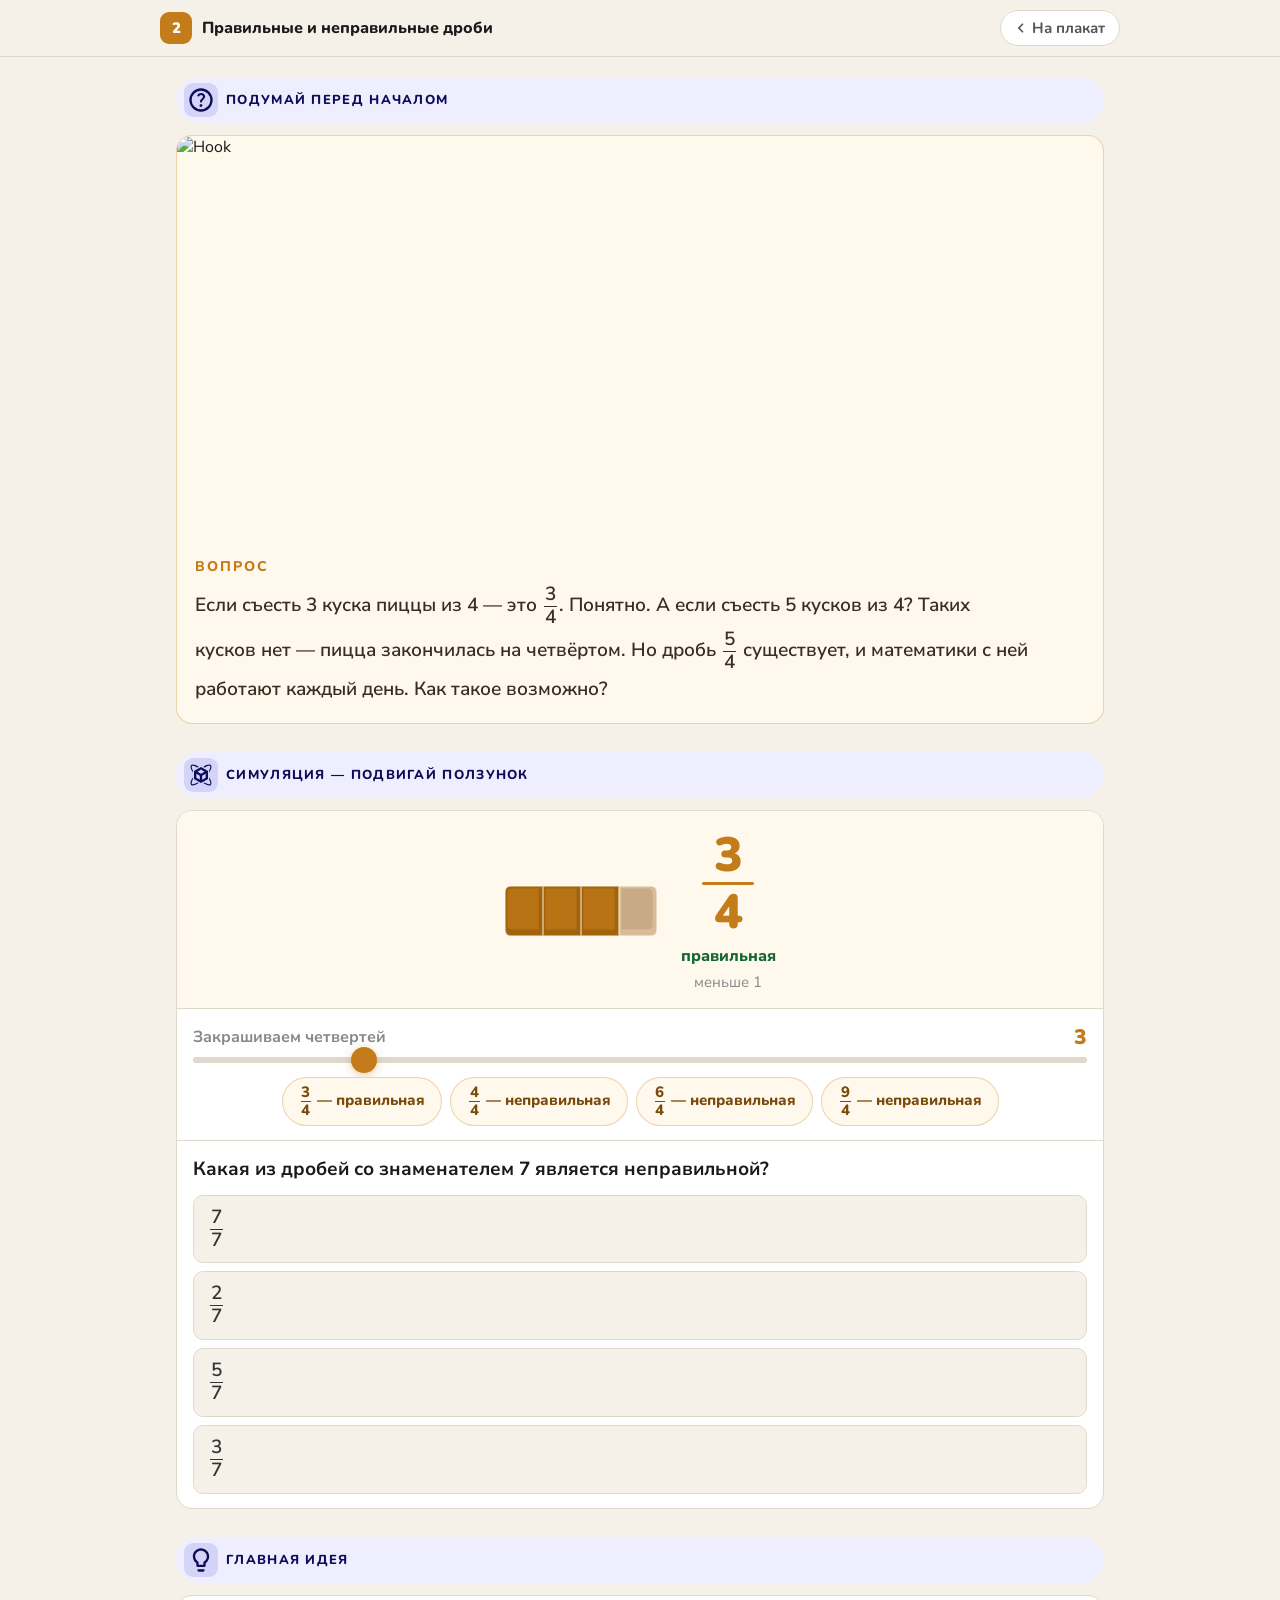
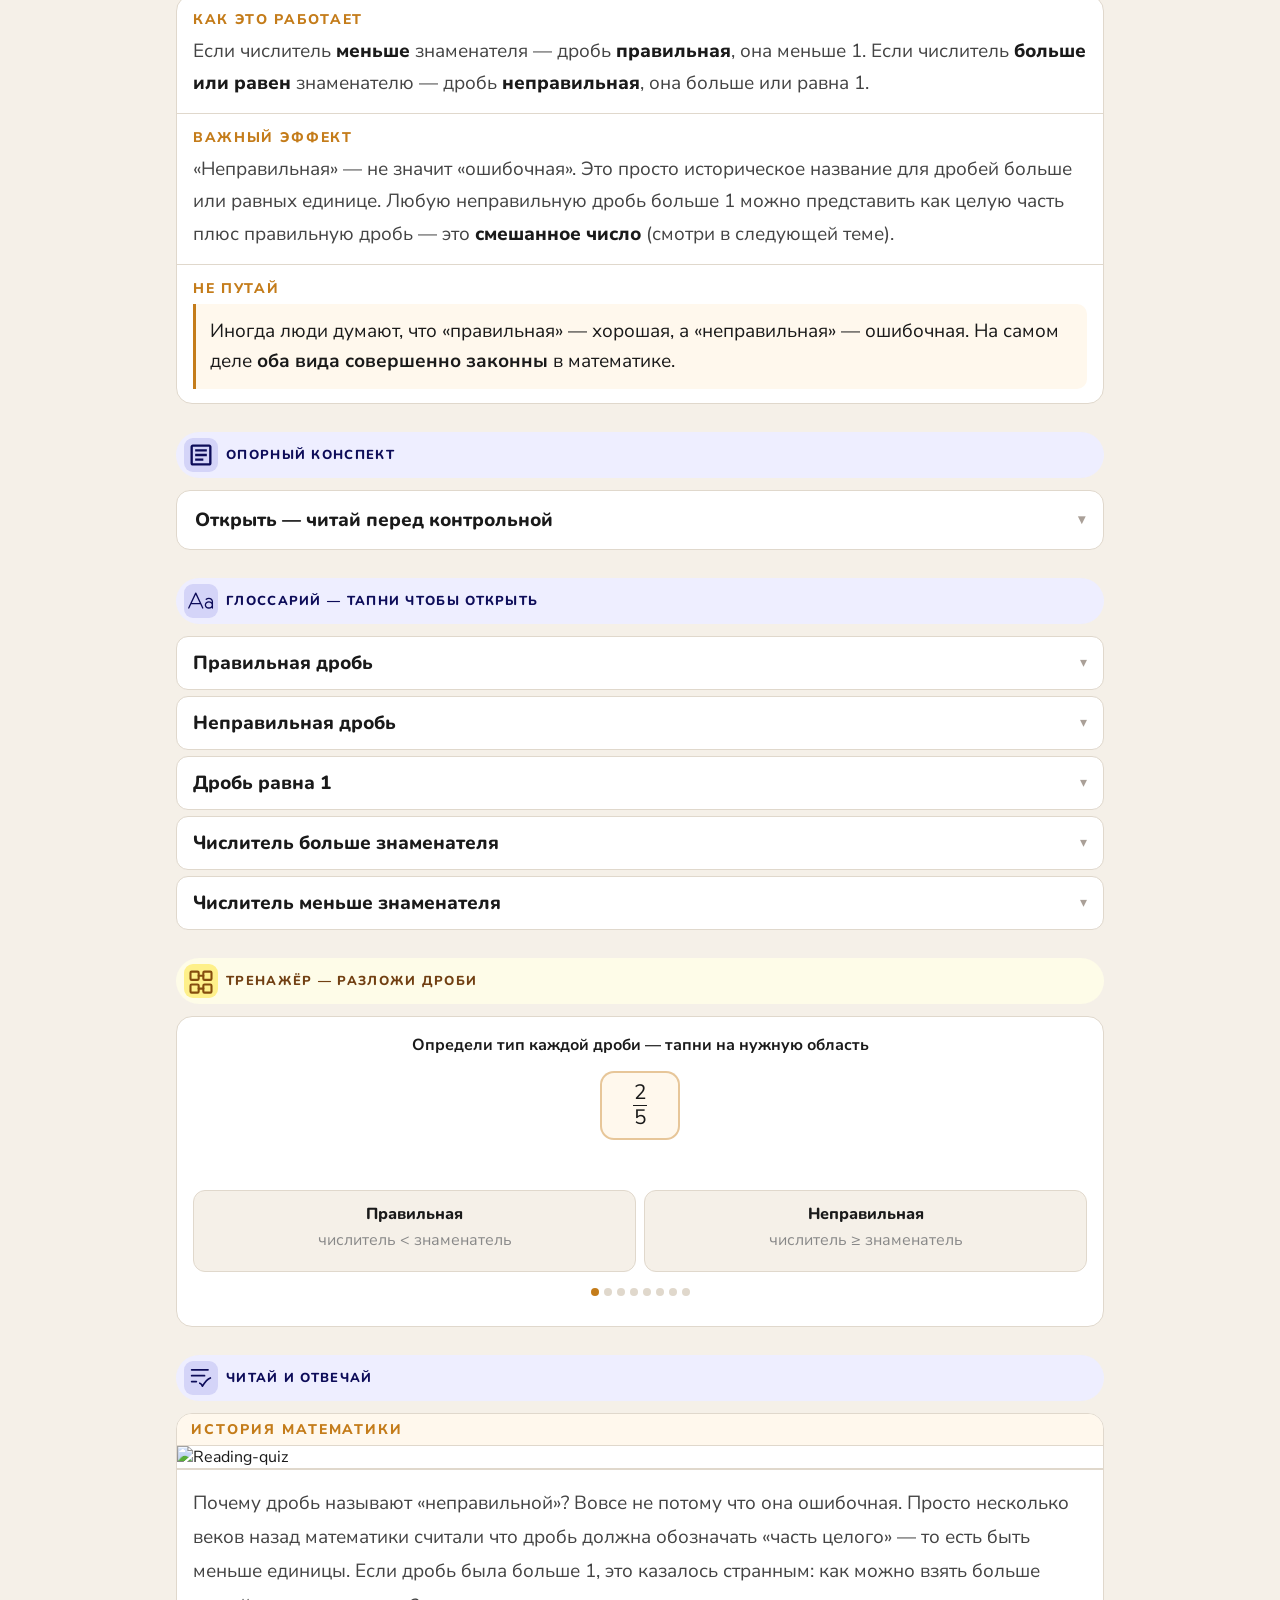
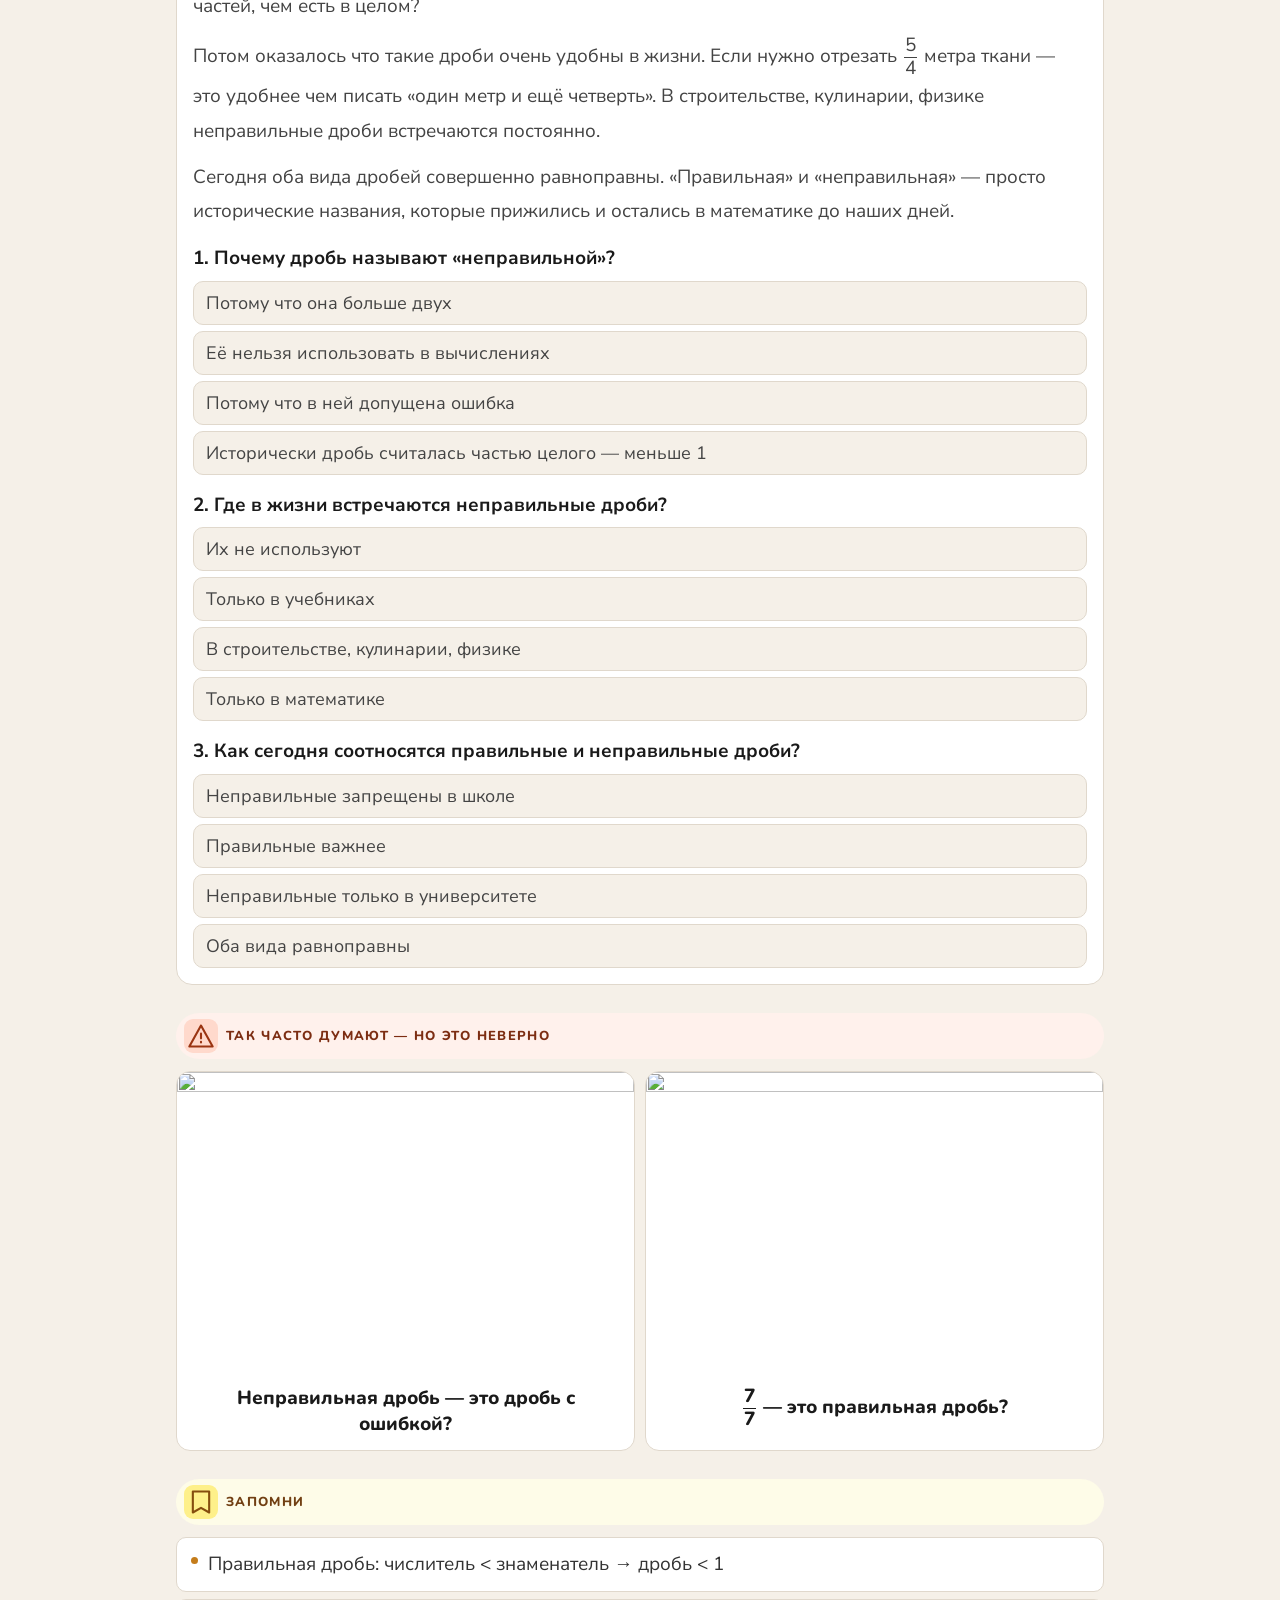
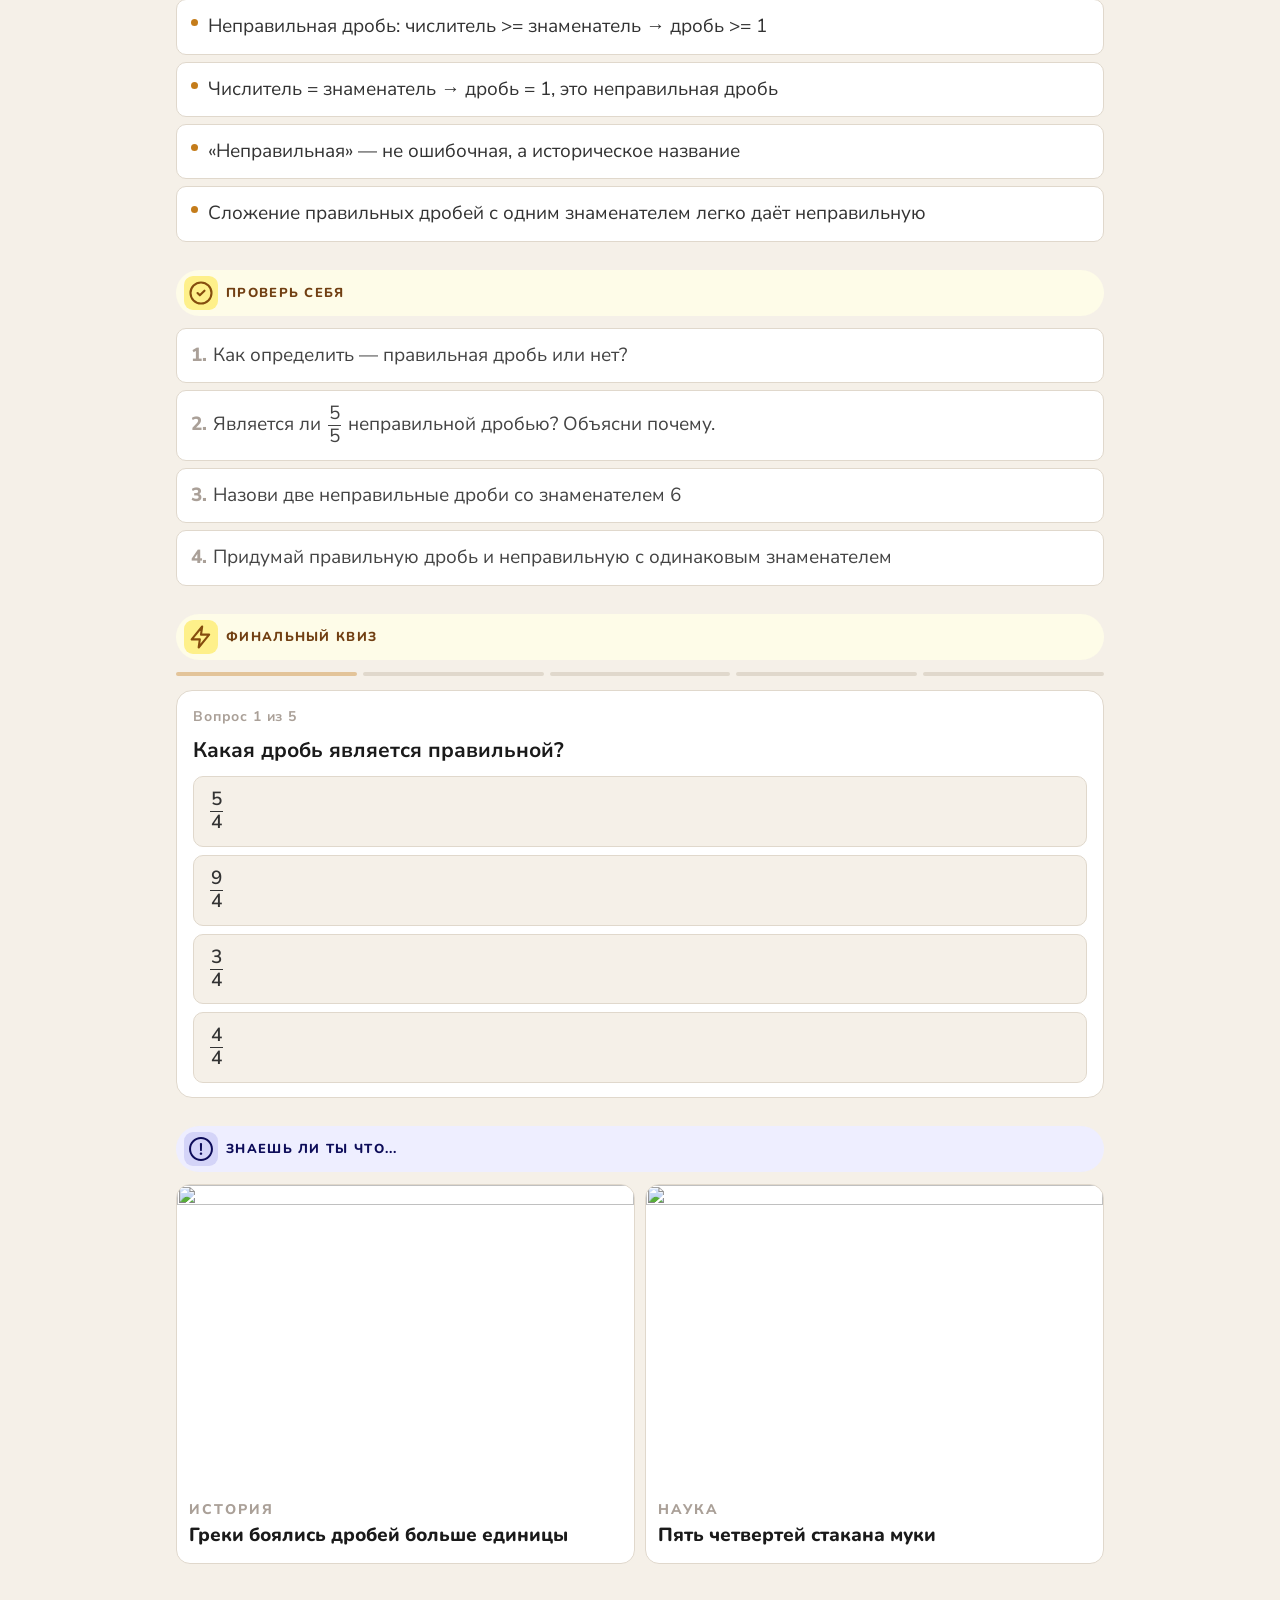
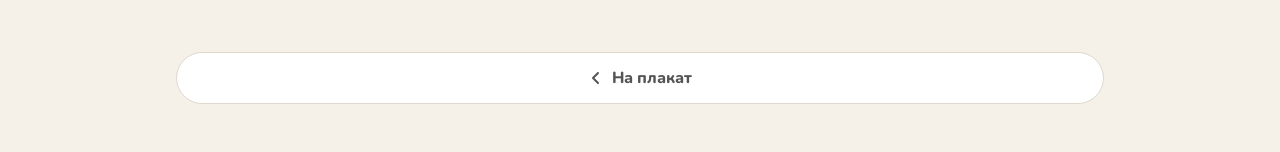
==== commit 22d90ae3: "update proj" ====
--- a/block5/node2.html
+++ b/block5/node2.html
@@ -520,6 +520,7 @@
 
 function chk(btn) {
   checkAnswered = true;
+  tryMarkDone();
   var correct = btn.getAttribute('data-correct') === 'true';
   var fb      = document.getElementById('checkFb');
   var wrap    = document.getElementById('checkOpts');
@@ -586,6 +587,8 @@
 
 function sortTap(cat) {
   if (sortAnswered) return;
+  sortAttempted = true;
+  tryMarkDone();
   var q    = sortItems[sortIdx];
   var card = document.getElementById('sortCard');
   var hint = document.getElementById('sortHint');
@@ -657,6 +660,7 @@
 }
 
 function rdAns(btn, qi) {
+  if (!readAnswered[qi]) { readAnswered[qi] = true; readCount++; if (readCount >= READ_QS.length) { readAttempted = true; tryMarkDone(); } }
   var ok   = btn.getAttribute('data-correct') === 'true';
   var opts = btn.closest('.read-opts').querySelectorAll('.read-opt');
   var i;
@@ -678,7 +682,25 @@
 
 /* ── DYK ── */
 
-var checkAnswered = false;
+var checkAnswered  = false;
+
+/* ── Прогресс узла ── */
+var sortAttempted  = false;
+var readAttempted  = false;
+var quizAttempted  = false;
+var readAnswered   = {};
+var readCount      = 0;
+
+function tryMarkDone() {
+  if (checkAnswered && sortAttempted && readAttempted && quizAttempted) {
+    Progress.markDone('node2');
+  }
+}
+
+function checkAllDone() {
+  quizAttempted = true;
+  tryMarkDone();
+}
 
 /* ── Инициализация ── */
 
